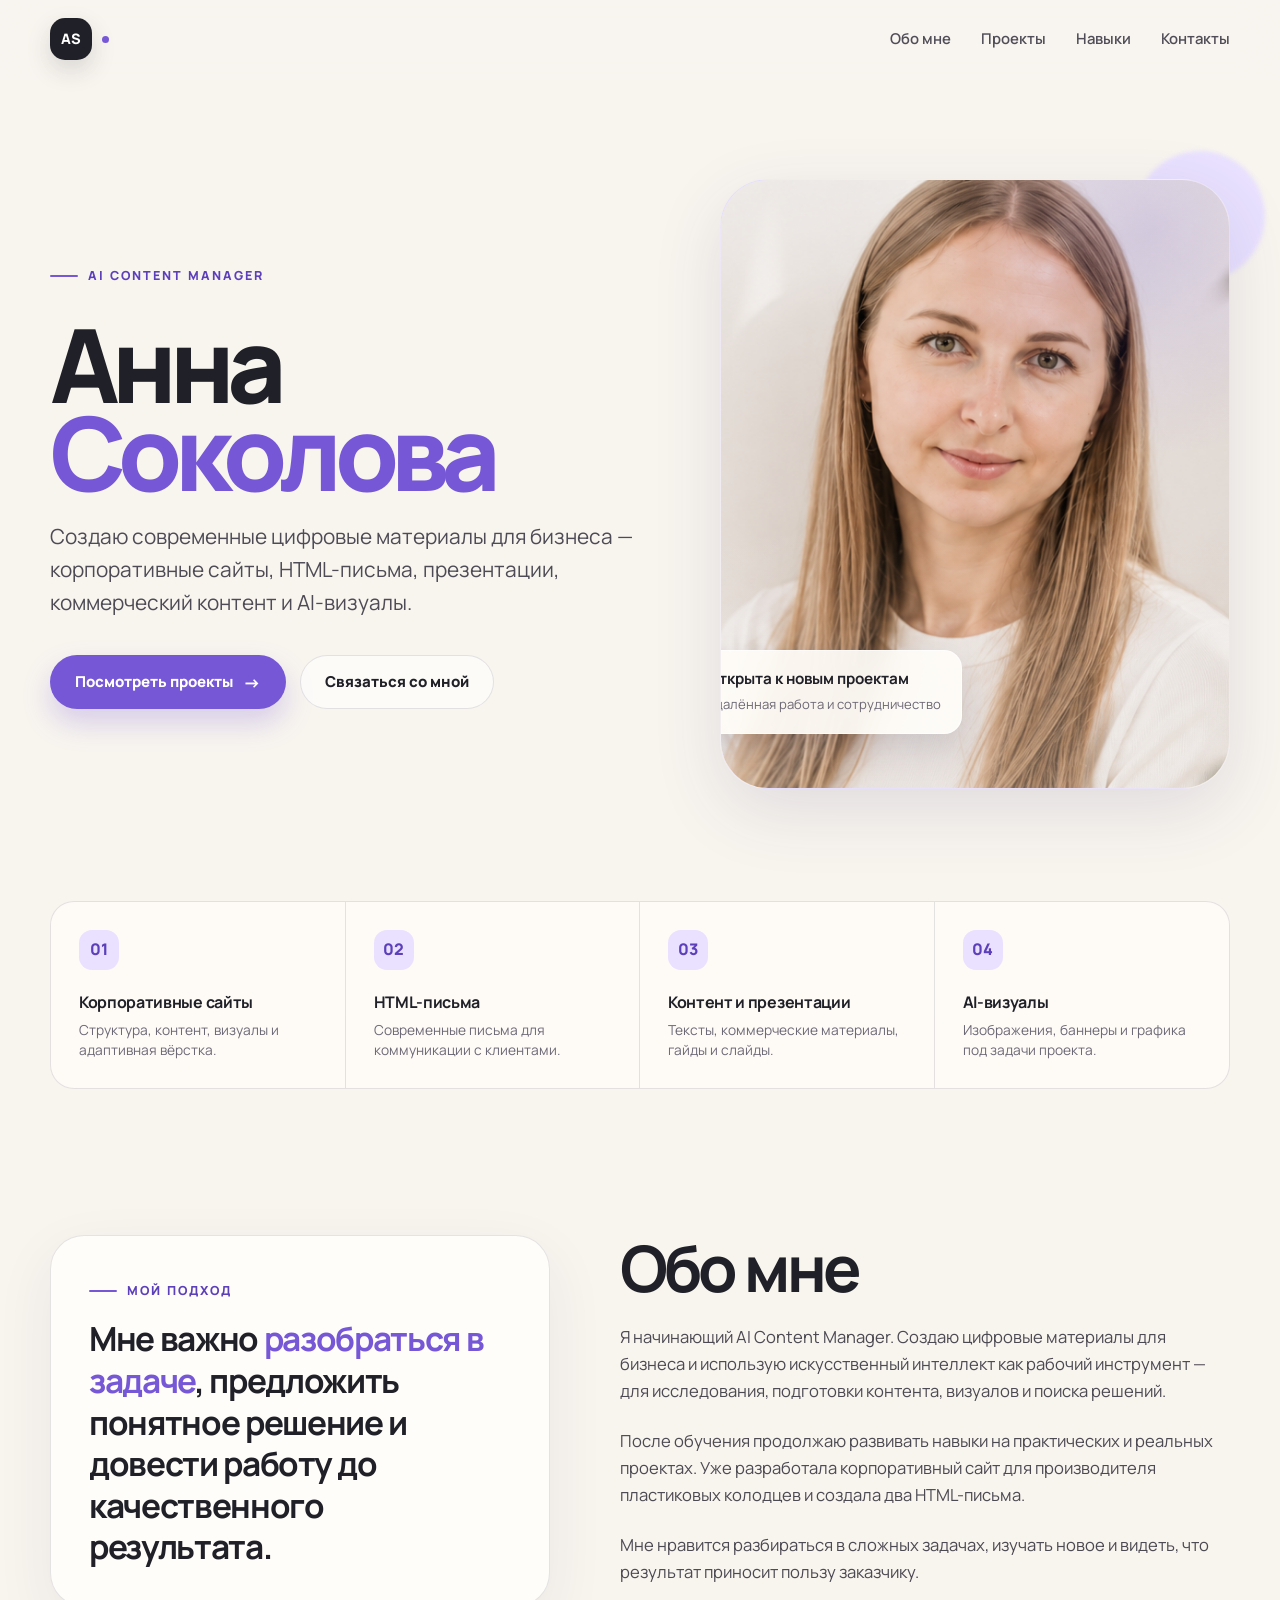
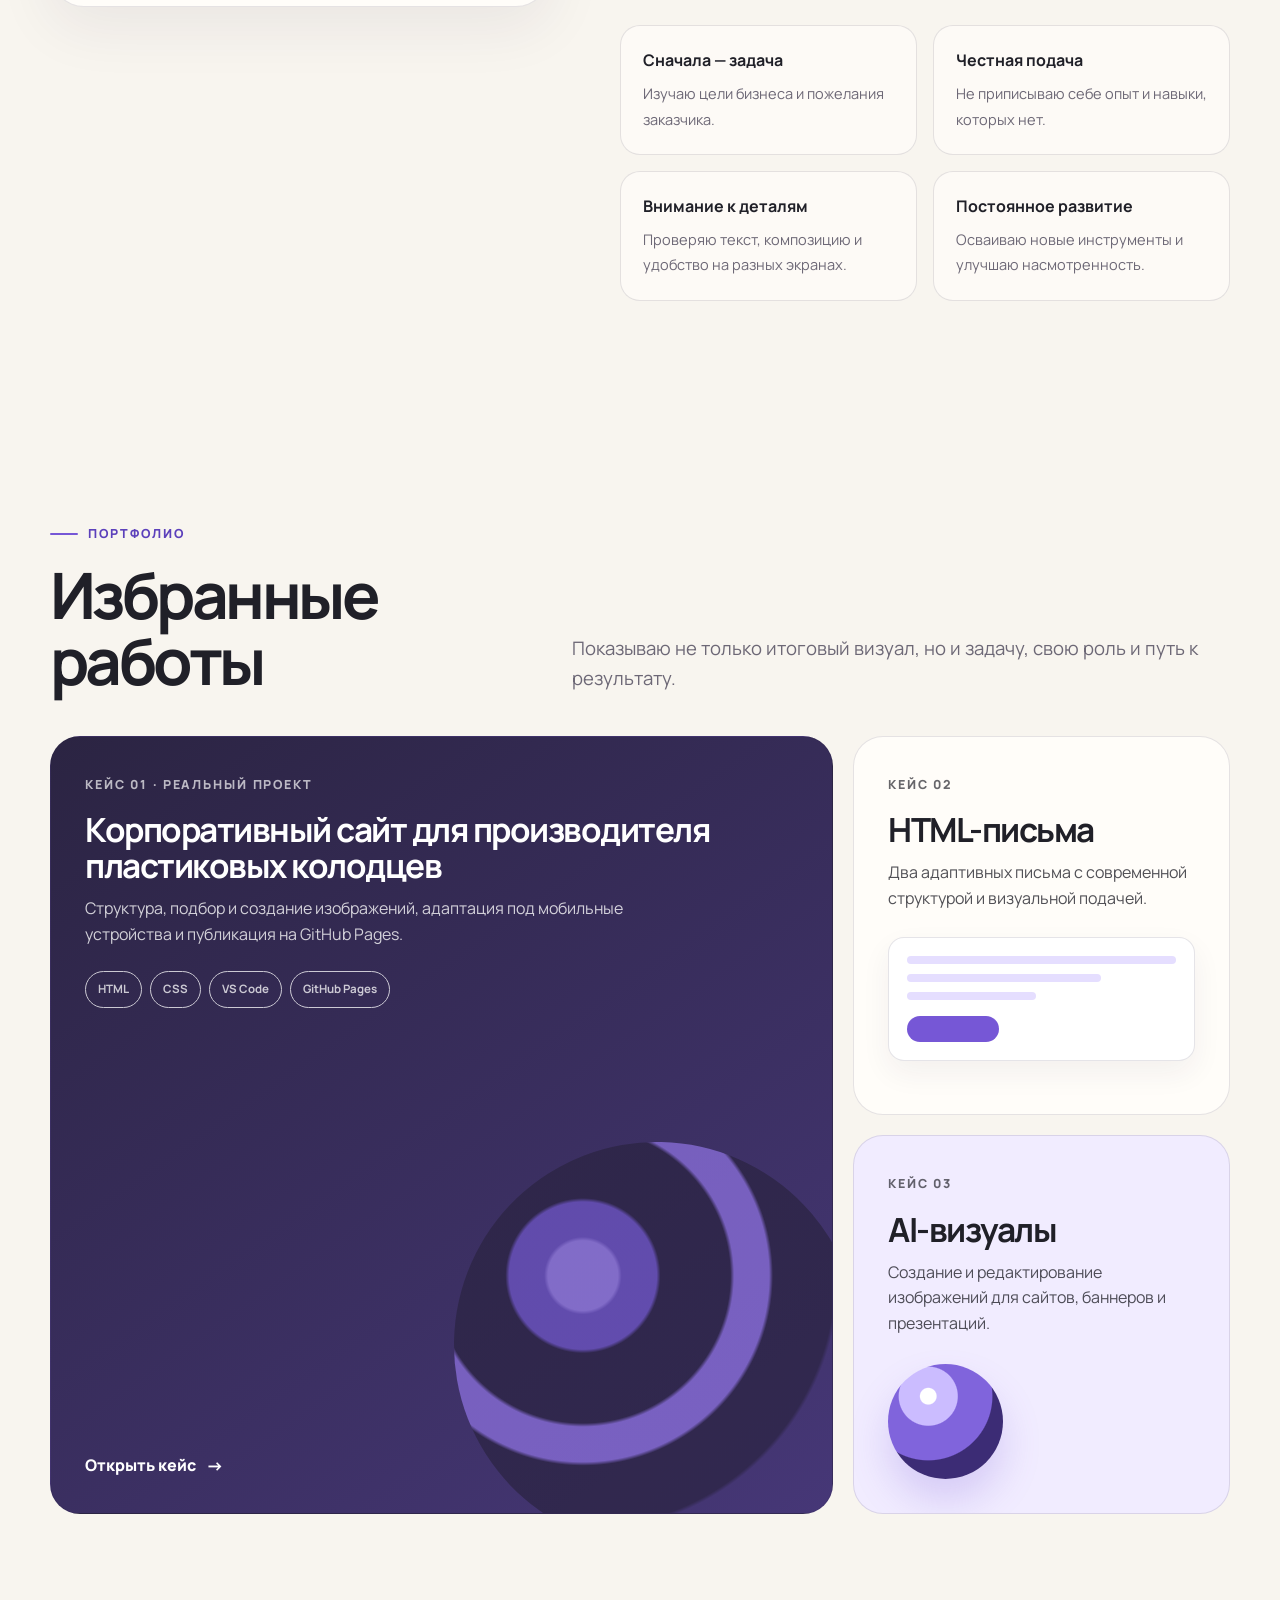
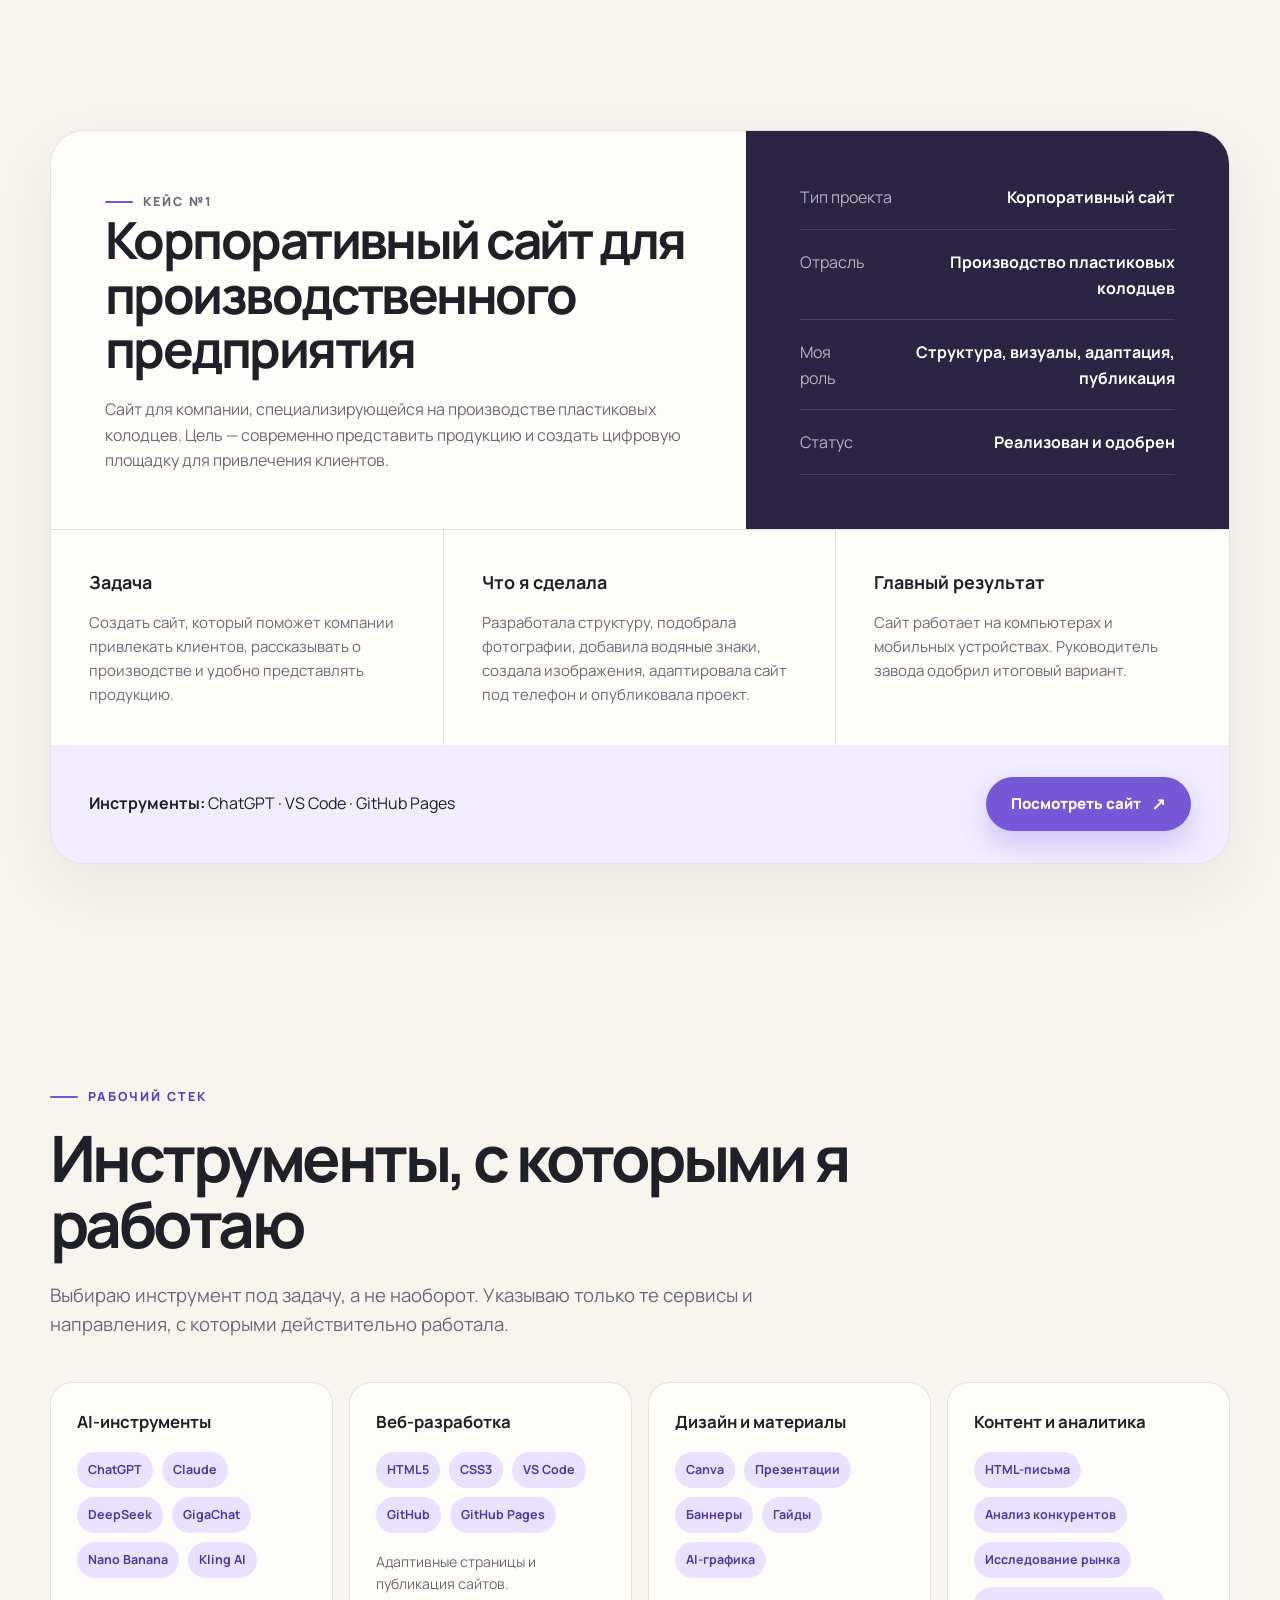
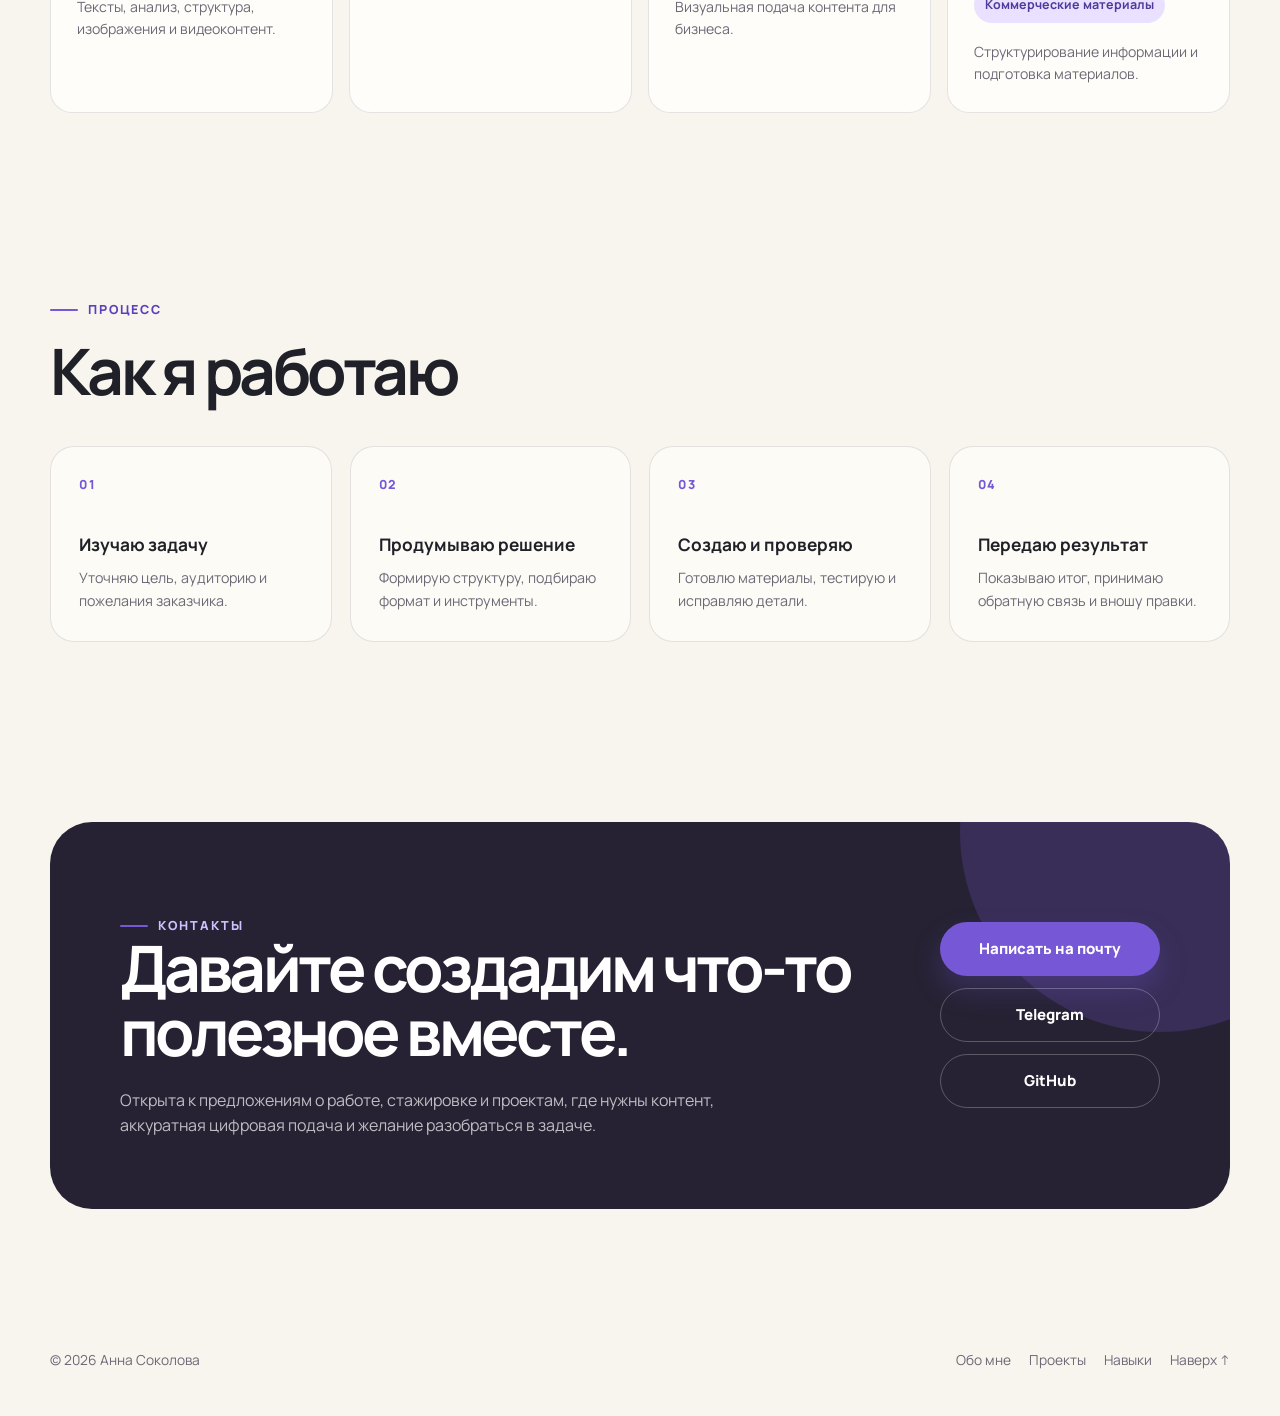
==== index.html @ eda42c32 "Первое размещение портфолио" ====
<!DOCTYPE html>
<html lang="ru">
<head>
  <meta charset="UTF-8" />
  <meta name="viewport" content="width=device-width, initial-scale=1.0" />
  <meta name="description" content="Портфолио Анны Соколовой — AI Content Manager. Корпоративные сайты, HTML-письма, контент, презентации и AI-визуалы для бизнеса." />
  <meta name="theme-color" content="#f8f5ef" />
  <title>Анна Соколова — AI Content Manager</title>
  <link rel="preconnect" href="https://fonts.googleapis.com" />
  <link rel="preconnect" href="https://fonts.gstatic.com" crossorigin />
  <link href="https://fonts.googleapis.com/css2?family=Manrope:wght@400;500;600;700;800&display=swap" rel="stylesheet" />
  <link rel="stylesheet" href="css/style.css" />
</head>
<body>
  <header class="header" id="header">
    <div class="container nav">
      <a class="brand" href="#top" aria-label="На главную">
        <span class="brand-mark">AS</span><span class="brand-dot" aria-hidden="true"></span>
      </a>
      <button class="menu-btn" id="menuBtn" aria-label="Открыть меню" aria-expanded="false"><span></span><span></span><span></span></button>
      <nav class="nav-links" id="navLinks" aria-label="Основная навигация">
        <a href="#about">Обо мне</a>
        <a href="#projects">Проекты</a>
        <a href="#skills">Навыки</a>
        <a href="#contact">Контакты</a>
      </nav>
    </div>
  </header>

  <main id="top">
    <section class="hero">
      <div class="container hero-grid">
        <div class="hero-copy reveal">
          <p class="eyebrow">AI Content Manager</p>
          <h1><span>Анна</span><span class="accent">Соколова</span></h1>
          <p class="hero-text">Создаю современные цифровые материалы для бизнеса — корпоративные сайты, HTML-письма, презентации, коммерческий контент и AI-визуалы.</p>
          <div class="hero-actions">
            <a class="btn btn-primary" href="#projects">Посмотреть проекты <span class="arrow">→</span></a>
            <a class="btn btn-secondary" href="#contact">Связаться со мной</a>
          </div>
        </div>
        <div class="hero-visual reveal">
          <div class="spark" aria-hidden="true"></div>
          <div class="portrait-card">
            <img src="assets/img/anna-portrait.png" alt="Анна Соколова, AI Content Manager" />
            <div class="portrait-badge"><strong>Открыта к новым проектам</strong><span>Удалённая работа и сотрудничество</span></div>
          </div>
        </div>
      </div>
    </section>

    <section class="services-strip" aria-label="Основные направления">
      <div class="container service-grid reveal">
        <article class="service-item"><span class="service-icon">01</span><div><h3>Корпоративные сайты</h3><p>Структура, контент, визуалы и адаптивная вёрстка.</p></div></article>
        <article class="service-item"><span class="service-icon">02</span><div><h3>HTML-письма</h3><p>Современные письма для коммуникации с клиентами.</p></div></article>
        <article class="service-item"><span class="service-icon">03</span><div><h3>Контент и презентации</h3><p>Тексты, коммерческие материалы, гайды и слайды.</p></div></article>
        <article class="service-item"><span class="service-icon">04</span><div><h3>AI-визуалы</h3><p>Изображения, баннеры и графика под задачи проекта.</p></div></article>
      </div>
    </section>

    <section class="section" id="about">
      <div class="container about-wrap">
        <aside class="about-card reveal">
          <p class="eyebrow">Мой подход</p>
          <p class="about-quote">Мне важно <em>разобраться в задаче</em>, предложить понятное решение и довести работу до качественного результата.</p>
        </aside>
        <div class="about-text reveal">
          <h2 class="section-title">Обо мне</h2>
          <p>Я начинающий AI Content Manager. Создаю цифровые материалы для бизнеса и использую искусственный интеллект как рабочий инструмент — для исследования, подготовки контента, визуалов и поиска решений.</p>
          <p>После обучения продолжаю развивать навыки на практических и реальных проектах. Уже разработала корпоративный сайт для производителя пластиковых колодцев и создала два HTML-письма.</p>
          <p>Мне нравится разбираться в сложных задачах, изучать новое и видеть, что результат приносит пользу заказчику.</p>
          <div class="principles">
            <div class="principle"><strong>Сначала — задача</strong><span>Изучаю цели бизнеса и пожелания заказчика.</span></div>
            <div class="principle"><strong>Честная подача</strong><span>Не приписываю себе опыт и навыки, которых нет.</span></div>
            <div class="principle"><strong>Внимание к деталям</strong><span>Проверяю текст, композицию и удобство на разных экранах.</span></div>
            <div class="principle"><strong>Постоянное развитие</strong><span>Осваиваю новые инструменты и улучшаю насмотренность.</span></div>
          </div>
        </div>
      </div>
    </section>

    <section class="section" id="projects">
      <div class="container">
        <div class="projects-head reveal">
          <div><p class="eyebrow">Портфолио</p><h2 class="section-title">Избранные работы</h2></div>
          <p class="section-lead">Показываю не только итоговый визуал, но и задачу, свою роль и путь к результату.</p>
        </div>
        <div class="projects-grid">
          <a class="project-card project-card--main reveal" href="#case-proecoplast">
            <div><span class="project-number">Кейс 01 · Реальный проект</span><h3>Корпоративный сайт для производителя пластиковых колодцев</h3><p>Структура, подбор и создание изображений, адаптация под мобильные устройства и публикация на GitHub Pages.</p><div class="project-tags"><span class="tag">HTML</span><span class="tag">CSS</span><span class="tag">VS Code</span><span class="tag">GitHub Pages</span></div></div>
            <span class="project-link">Открыть кейс <span class="arrow">→</span></span><span class="well-visual" aria-hidden="true"></span>
          </a>
          <article class="project-card project-card--light reveal"><span class="project-number">Кейс 02</span><h3>HTML-письма</h3><p>Два адаптивных письма с современной структурой и визуальной подачей.</p><div class="email-preview" aria-hidden="true"><div class="email-line"></div><div class="email-line"></div><div class="email-line"></div><div class="email-button"></div></div></article>
          <article class="project-card project-card--lavender reveal"><span class="project-number">Кейс 03</span><h3>AI-визуалы</h3><p>Создание и редактирование изображений для сайтов, баннеров и презентаций.</p><div class="ai-orb" aria-hidden="true"></div></article>
        </div>
      </div>
    </section>

    <section class="section" id="case-proecoplast">
      <div class="container">
        <div class="case-feature reveal">
          <div class="case-top">
            <div class="case-copy"><p class="eyebrow">Кейс №1</p><h3>Корпоративный сайт для производственного предприятия</h3><p>Сайт для компании, специализирующейся на производстве пластиковых колодцев. Цель — современно представить продукцию и создать цифровую площадку для привлечения клиентов.</p></div>
            <aside class="case-meta"><div class="meta-list"><div class="meta-row"><span>Тип проекта</span><span>Корпоративный сайт</span></div><div class="meta-row"><span>Отрасль</span><span>Производство пластиковых колодцев</span></div><div class="meta-row"><span>Моя роль</span><span>Структура, визуалы, адаптация, публикация</span></div><div class="meta-row"><span>Статус</span><span>Реализован и одобрен</span></div></div></aside>
          </div>
          <div class="case-body">
            <article><h4>Задача</h4><p>Создать сайт, который поможет компании привлекать клиентов, рассказывать о производстве и удобно представлять продукцию.</p></article>
            <article><h4>Что я сделала</h4><p>Разработала структуру, подобрала фотографии, добавила водяные знаки, создала изображения, адаптировала сайт под телефон и опубликовала проект.</p></article>
            <article><h4>Главный результат</h4><p>Сайт работает на компьютерах и мобильных устройствах. Руководитель завода одобрил итоговый вариант.</p></article>
          </div>
          <div class="case-cta"><div><strong>Инструменты:</strong> ChatGPT · VS Code · GitHub Pages</div><a class="btn btn-primary" href="https://anytkasokol789-cmd.github.io/proecoplast-site/" target="_blank" rel="noopener">Посмотреть сайт <span class="arrow">↗</span></a></div>
        </div>
      </div>
    </section>

    <section class="section" id="skills">
      <div class="container">
        <p class="eyebrow reveal">Рабочий стек</p>
        <h2 class="section-title reveal">Инструменты, с которыми я работаю</h2>
        <p class="section-lead reveal">Выбираю инструмент под задачу, а не наоборот. Указываю только те сервисы и направления, с которыми действительно работала.</p>
        <div class="stack-grid">
          <article class="stack-card reveal"><h3>AI-инструменты</h3><div class="stack-list"><span class="stack-pill">ChatGPT</span><span class="stack-pill">Claude</span><span class="stack-pill">DeepSeek</span><span class="stack-pill">GigaChat</span><span class="stack-pill">Nano Banana</span><span class="stack-pill">Kling AI</span></div><p>Тексты, анализ, структура, изображения и видеоконтент.</p></article>
          <article class="stack-card reveal"><h3>Веб-разработка</h3><div class="stack-list"><span class="stack-pill">HTML5</span><span class="stack-pill">CSS3</span><span class="stack-pill">VS Code</span><span class="stack-pill">GitHub</span><span class="stack-pill">GitHub Pages</span></div><p>Адаптивные страницы и публикация сайтов.</p></article>
          <article class="stack-card reveal"><h3>Дизайн и материалы</h3><div class="stack-list"><span class="stack-pill">Canva</span><span class="stack-pill">Презентации</span><span class="stack-pill">Баннеры</span><span class="stack-pill">Гайды</span><span class="stack-pill">AI-графика</span></div><p>Визуальная подача контента для бизнеса.</p></article>
          <article class="stack-card reveal"><h3>Контент и аналитика</h3><div class="stack-list"><span class="stack-pill">HTML-письма</span><span class="stack-pill">Анализ конкурентов</span><span class="stack-pill">Исследование рынка</span><span class="stack-pill">Коммерческие материалы</span></div><p>Структурирование информации и подготовка материалов.</p></article>
        </div>
      </div>
    </section>

    <section class="section--compact">
      <div class="container">
        <p class="eyebrow reveal">Процесс</p><h2 class="section-title reveal">Как я работаю</h2>
        <div class="process-list"><article class="process-item reveal"><h3>Изучаю задачу</h3><p>Уточняю цель, аудиторию и пожелания заказчика.</p></article><article class="process-item reveal"><h3>Продумываю решение</h3><p>Формирую структуру, подбираю формат и инструменты.</p></article><article class="process-item reveal"><h3>Создаю и проверяю</h3><p>Готовлю материалы, тестирую и исправляю детали.</p></article><article class="process-item reveal"><h3>Передаю результат</h3><p>Показываю итог, принимаю обратную связь и вношу правки.</p></article></div>
      </div>
    </section>

    <section class="section" id="contact">
      <div class="container">
        <div class="contact-card reveal">
          <div><p class="eyebrow" style="color:#cfc1ff">Контакты</p><h2>Давайте создадим что-то полезное вместе.</h2><p>Открыта к предложениям о работе, стажировке и проектам, где нужны контент, аккуратная цифровая подача и желание разобраться в задаче.</p></div>
          <div class="contact-actions"><a class="btn btn-primary" href="mailto:anytkasokol789@gmail.com">Написать на почту</a><a class="btn btn-secondary" href="https://t.me/anytkasokol789" target="_blank" rel="noopener">Telegram</a><a class="btn btn-secondary" href="https://github.com/anytkasokol789-cmd" target="_blank" rel="noopener">GitHub</a></div>
        </div>
      </div>
    </section>
  </main>

  <footer><div class="container footer-row"><span>© <span id="year"></span> Анна Соколова</span><div class="footer-links"><a href="#about">Обо мне</a><a href="#projects">Проекты</a><a href="#skills">Навыки</a><a href="#top">Наверх ↑</a></div></div></footer>
  <script src="js/script.js"></script>
</body>
</html>
---- css/style.css ----
:root{
      --bg:#f8f5ef;
      --surface:#fffdf9;
      --surface-2:#f1ecff;
      --text:#202028;
      --muted:#6d6876;
      --accent:#7657d6;
      --accent-dark:#5c40bb;
      --accent-soft:#e9e1ff;
      --line:rgba(44,35,64,.12);
      --shadow:0 22px 70px rgba(56,42,95,.12);
      --radius-xl:34px;
      --radius-lg:24px;
      --radius-md:18px;
      --container:1180px;
    }

    *{box-sizing:border-box}
    html{scroll-behavior:smooth}
    body{
      margin:0;
      font-family:"Manrope",system-ui,-apple-system,BlinkMacSystemFont,"Segoe UI",sans-serif;
      background:var(--bg);
      color:var(--text);
      line-height:1.6;
      -webkit-font-smoothing:antialiased;
    }
    img{display:block;max-width:100%}
    a{color:inherit;text-decoration:none}
    button,input,textarea{font:inherit}
    ::selection{background:var(--accent-soft)}

    .container{width:min(calc(100% - 40px),var(--container));margin-inline:auto}
    .section{padding:108px 0}
    .section--compact{padding:72px 0}
    .eyebrow{
      display:inline-flex;align-items:center;gap:10px;
      margin:0 0 18px;
      color:var(--accent-dark);
      font-size:.78rem;font-weight:800;letter-spacing:.16em;text-transform:uppercase;
    }
    .eyebrow::before{content:"";width:28px;height:2px;border-radius:20px;background:var(--accent)}
    .section-title{
      margin:0;
      font-size:clamp(2.25rem,5vw,4.6rem);
      line-height:1.03;
      letter-spacing:-.055em;
      max-width:900px;
    }
    .section-lead{margin:24px 0 0;max-width:720px;color:var(--muted);font-size:clamp(1rem,1.6vw,1.16rem)}

    .header{
      position:sticky;top:0;z-index:50;
      background:rgba(248,245,239,.82);
      backdrop-filter:blur(18px);
      border-bottom:1px solid transparent;
      transition:.25s ease;
    }
    .header.scrolled{border-color:var(--line);box-shadow:0 10px 30px rgba(44,35,64,.05)}
    .nav{min-height:78px;display:flex;align-items:center;justify-content:space-between;gap:28px}
    .brand{display:inline-flex;align-items:center;gap:10px;font-weight:800;letter-spacing:-.04em;font-size:1.2rem}
    .brand-mark{
      width:42px;height:42px;border-radius:15px;
      display:grid;place-items:center;
      background:var(--text);color:white;font-size:.9rem;letter-spacing:.02em;
      box-shadow:0 10px 25px rgba(32,32,40,.15);
    }
    .brand-dot{width:7px;height:7px;border-radius:50%;background:var(--accent)}
    .nav-links{display:flex;align-items:center;gap:30px;color:#514d58;font-size:.93rem;font-weight:600}
    .nav-links a{position:relative}
    .nav-links a::after{content:"";position:absolute;left:0;right:100%;bottom:-8px;height:2px;background:var(--accent);transition:.25s ease}
    .nav-links a:hover::after{right:0}
    .menu-btn{display:none;border:0;background:transparent;padding:8px;cursor:pointer}
    .menu-btn span{display:block;width:25px;height:2px;margin:5px;background:var(--text);border-radius:99px}

    .hero{padding:72px 0 84px;min-height:calc(100vh - 78px);display:flex;align-items:center}
    .hero-grid{display:grid;grid-template-columns:minmax(0,1.08fr) minmax(340px,.92fr);gap:72px;align-items:center}
    .hero-copy h1{
      margin:16px 0 24px;
      font-size:clamp(4rem,8vw,7.65rem);
      line-height:.86;
      letter-spacing:-.075em;
      font-weight:800;
    }
    .hero-copy h1 span{display:block}
    .hero-copy h1 .accent{color:var(--accent)}
    .hero-text{max-width:660px;margin:0;color:#4f4b56;font-size:clamp(1.06rem,1.8vw,1.3rem)}
    .hero-actions{display:flex;flex-wrap:wrap;gap:14px;margin-top:36px}
    .btn{
      display:inline-flex;align-items:center;justify-content:center;gap:10px;
      min-height:54px;padding:0 24px;border-radius:999px;
      border:1px solid transparent;font-weight:800;font-size:.94rem;
      transition:transform .2s ease,box-shadow .2s ease,background .2s ease;
    }
    .btn:hover{transform:translateY(-2px)}
    .btn-primary{background:var(--accent);color:#fff;box-shadow:0 14px 28px rgba(118,87,214,.25)}
    .btn-primary:hover{background:var(--accent-dark);box-shadow:0 18px 34px rgba(118,87,214,.32)}
    .btn-secondary{border-color:var(--line);background:rgba(255,255,255,.58)}
    .btn-secondary:hover{background:#fff;box-shadow:0 14px 30px rgba(44,35,64,.08)}
    .arrow{font-size:1.1rem;transition:.2s ease}.btn:hover .arrow{transform:translateX(3px)}

    .hero-visual{position:relative;isolation:isolate}
    .portrait-card{
      position:relative;overflow:hidden;
      min-height:610px;border-radius:48px;
      background:linear-gradient(145deg,#eee8ff 0%,#fcf9f2 74%);
      box-shadow:var(--shadow);
      border:1px solid rgba(118,87,214,.08);
    }
    .portrait-card::before{
      content:"";position:absolute;inset:0;
      background:
        radial-gradient(circle at 85% 8%,rgba(118,87,214,.18),transparent 32%),
        linear-gradient(180deg,transparent 56%,rgba(248,245,239,.18));
      pointer-events:none;z-index:1;
    }
    .portrait-card img{
      position:absolute;inset:auto 0 0 0;width:100%;height:100%;
      object-fit:cover;object-position:center 25%;
      filter:saturate(.93) contrast(.98);
    }
    .portrait-badge{
      position:absolute;left:-34px;bottom:54px;z-index:3;
      padding:16px 20px;border-radius:18px;background:rgba(255,253,249,.92);
      backdrop-filter:blur(15px);border:1px solid rgba(255,255,255,.7);
      box-shadow:0 16px 34px rgba(44,35,64,.14);
    }
    .portrait-badge strong{display:block;font-size:.95rem}.portrait-badge span{font-size:.82rem;color:var(--muted)}
    .spark{position:absolute;z-index:-1;width:130px;height:130px;border-radius:50%;background:var(--accent-soft);right:-35px;top:-28px;filter:blur(2px)}

    .services-strip{padding:0 0 38px}
    .service-grid{display:grid;grid-template-columns:repeat(4,1fr);border:1px solid var(--line);border-radius:var(--radius-lg);overflow:hidden;background:rgba(255,253,249,.78)}
    .service-item{padding:28px;min-height:138px;border-right:1px solid var(--line);display:flex;flex-direction:column;justify-content:space-between;gap:20px}
    .service-item:last-child{border-right:0}
    .service-icon{width:40px;height:40px;border-radius:13px;display:grid;place-items:center;background:var(--accent-soft);color:var(--accent-dark);font-weight:800}
    .service-item h3{margin:0;font-size:1rem;letter-spacing:-.02em}.service-item p{margin:4px 0 0;color:var(--muted);font-size:.86rem;line-height:1.45}

    .about-wrap{display:grid;grid-template-columns:.9fr 1.1fr;gap:70px;align-items:start}
    .about-card{background:var(--surface);border:1px solid var(--line);border-radius:var(--radius-xl);padding:38px;box-shadow:0 20px 60px rgba(44,35,64,.07);position:sticky;top:110px}
    .about-quote{margin:0;font-size:clamp(1.45rem,2.6vw,2.2rem);line-height:1.25;letter-spacing:-.04em;font-weight:700}
    .about-quote em{color:var(--accent);font-style:normal}
    .about-text{display:grid;gap:24px}.about-text p{margin:0;color:#4d4953;font-size:1.04rem}
    .principles{display:grid;grid-template-columns:repeat(2,1fr);gap:16px;margin-top:16px}
    .principle{background:rgba(255,253,249,.72);border:1px solid var(--line);border-radius:20px;padding:22px}
    .principle strong{display:block;margin-bottom:7px}.principle span{color:var(--muted);font-size:.91rem}

    .projects-head{display:flex;justify-content:space-between;gap:30px;align-items:end;margin-bottom:42px}
    .projects-grid{display:grid;grid-template-columns:1.35fr .65fr;grid-template-rows:repeat(2,minmax(250px,1fr));gap:20px}
    .project-card{
      position:relative;overflow:hidden;border-radius:30px;padding:34px;
      min-height:300px;border:1px solid var(--line);
      transition:transform .25s ease,box-shadow .25s ease;
    }
    .project-card:hover{transform:translateY(-5px);box-shadow:0 24px 50px rgba(44,35,64,.12)}
    .project-card--main{grid-row:1/3;background:linear-gradient(145deg,#2b2442 0%,#463777 100%);color:white;display:flex;flex-direction:column;justify-content:space-between}
    .project-card--light{background:var(--surface)}
    .project-card--lavender{background:var(--surface-2)}
    .project-number{font-size:.78rem;font-weight:800;letter-spacing:.15em;text-transform:uppercase;opacity:.68}
    .project-card h3{margin:16px 0 12px;font-size:clamp(1.45rem,2.6vw,2.45rem);line-height:1.08;letter-spacing:-.045em}
    .project-card p{margin:0;max-width:570px;color:inherit;opacity:.78}
    .project-tags{display:flex;gap:8px;flex-wrap:wrap;margin-top:24px}
    .tag{padding:8px 12px;border-radius:999px;border:1px solid currentColor;font-size:.72rem;font-weight:700;opacity:.75}
    .project-link{display:inline-flex;align-items:center;gap:10px;margin-top:30px;font-weight:800}
    .well-visual{position:absolute;right:-28px;bottom:-35px;width:52%;aspect-ratio:1;border-radius:50%;background:radial-gradient(circle at 35% 30%,#9c83ee 0 9%,#6f56c8 10% 19%,#2a2341 20% 38%,#8e72e1 39% 48%,#2a2341 49% 65%,transparent 66%);opacity:.72;transform:rotate(-10deg)}
    .email-preview{margin-top:26px;border-radius:16px;padding:18px;background:#fff;border:1px solid var(--line);box-shadow:0 12px 30px rgba(44,35,64,.06)}
    .email-line{height:8px;border-radius:99px;background:#e5deff;margin-bottom:10px}.email-line:nth-child(2){width:72%}.email-line:nth-child(3){width:48%}.email-button{width:92px;height:26px;border-radius:99px;background:var(--accent);margin-top:16px}
    .ai-orb{width:115px;height:115px;border-radius:50%;margin-top:28px;background:radial-gradient(circle at 35% 28%,#fff 0 7%,#cbbcff 8% 26%,#8064dc 27% 57%,#3c2c75 58% 100%);box-shadow:0 22px 38px rgba(118,87,214,.22)}

    .case-feature{background:var(--surface);border:1px solid var(--line);border-radius:var(--radius-xl);overflow:hidden;box-shadow:0 24px 65px rgba(44,35,64,.08)}
    .case-top{display:grid;grid-template-columns:1.18fr .82fr;gap:0}
    .case-copy{padding:54px}.case-meta{padding:54px;background:#2b2442;color:#fff}
    .case-copy h3{font-size:clamp(2rem,4vw,3.45rem);line-height:1.06;letter-spacing:-.05em;margin:0 0 22px}
    .case-copy p{color:var(--muted);margin:0;max-width:680px}
    .meta-list{display:grid;gap:20px}.meta-row{display:flex;justify-content:space-between;gap:18px;padding-bottom:18px;border-bottom:1px solid rgba(255,255,255,.13)}
    .meta-row span:first-child{opacity:.65}.meta-row span:last-child{text-align:right;font-weight:700}
    .case-body{display:grid;grid-template-columns:repeat(3,1fr);gap:0;border-top:1px solid var(--line)}
    .case-body article{padding:38px;border-right:1px solid var(--line)}.case-body article:last-child{border-right:0}
    .case-body h4{margin:0 0 14px;font-size:1.12rem}.case-body p{margin:0;color:var(--muted);font-size:.94rem}
    .case-cta{display:flex;justify-content:space-between;align-items:center;gap:20px;padding:32px 38px;background:var(--surface-2)}

    .stack-grid{display:grid;grid-template-columns:repeat(4,1fr);gap:16px;margin-top:42px}
    .stack-card{background:var(--surface);border:1px solid var(--line);border-radius:22px;padding:26px;min-height:220px}
    .stack-card h3{margin:0 0 16px;font-size:1.05rem}.stack-list{display:flex;flex-wrap:wrap;gap:9px}
    .stack-pill{padding:8px 11px;border-radius:999px;background:var(--accent-soft);color:#4f3a9b;font-size:.78rem;font-weight:700}
    .stack-card p{margin:18px 0 0;color:var(--muted);font-size:.88rem}

    .process-list{display:grid;grid-template-columns:repeat(4,1fr);gap:18px;margin-top:42px;counter-reset:steps}
    .process-item{counter-increment:steps;padding:28px;border-radius:24px;border:1px solid var(--line);background:rgba(255,253,249,.65)}
    .process-item::before{content:"0" counter(steps);display:block;margin-bottom:36px;color:var(--accent);font-weight:800;font-size:.78rem;letter-spacing:.12em}
    .process-item h3{margin:0 0 9px;font-size:1.08rem}.process-item p{margin:0;color:var(--muted);font-size:.89rem}

    .contact-card{position:relative;overflow:hidden;border-radius:42px;background:#262233;color:white;padding:70px;display:grid;grid-template-columns:1fr auto;gap:45px;align-items:center}
    .contact-card::after{content:"";position:absolute;width:400px;height:400px;border-radius:50%;background:rgba(118,87,214,.22);right:-130px;top:-190px}
    .contact-card h2{position:relative;z-index:1;margin:0;font-size:clamp(2.4rem,5vw,5.1rem);line-height:1;letter-spacing:-.06em;max-width:800px}
    .contact-card p{position:relative;z-index:1;margin:24px 0 0;color:rgba(255,255,255,.7);max-width:660px}
    .contact-actions{position:relative;z-index:1;display:flex;flex-direction:column;gap:12px;min-width:220px}
    .contact-actions .btn-secondary{background:transparent;color:white;border-color:rgba(255,255,255,.25)}

    footer{padding:32px 0 45px;color:var(--muted);font-size:.86rem}.footer-row{display:flex;justify-content:space-between;gap:25px;align-items:center}.footer-links{display:flex;gap:18px;flex-wrap:wrap}

    .reveal{opacity:0;transform:translateY(24px);transition:opacity .7s ease,transform .7s ease}.reveal.visible{opacity:1;transform:none}

    @media (max-width:1000px){
      .nav-links{position:fixed;inset:78px 20px auto;background:var(--surface);border:1px solid var(--line);border-radius:22px;padding:22px;box-shadow:var(--shadow);display:none;flex-direction:column;align-items:flex-start}.nav-links.open{display:flex}.menu-btn{display:block}
      .hero{min-height:auto}.hero-grid{grid-template-columns:1fr;gap:44px}.hero-copy h1{font-size:clamp(4rem,13vw,7rem)}.hero-visual{max-width:650px}.portrait-card{min-height:600px}.portrait-badge{left:18px}
      .service-grid{grid-template-columns:repeat(2,1fr)}.service-item:nth-child(2){border-right:0}.service-item:nth-child(-n+2){border-bottom:1px solid var(--line)}
      .about-wrap{grid-template-columns:1fr}.about-card{position:static}
      .projects-grid{grid-template-columns:1fr;grid-template-rows:auto}.project-card--main{grid-row:auto;min-height:520px}.well-visual{width:48%}
      .case-top{grid-template-columns:1fr}.case-body{grid-template-columns:1fr}.case-body article{border-right:0;border-bottom:1px solid var(--line)}.case-body article:last-child{border-bottom:0}
      .stack-grid{grid-template-columns:repeat(2,1fr)}.process-list{grid-template-columns:repeat(2,1fr)}
      .contact-card{grid-template-columns:1fr;padding:52px}.contact-actions{flex-direction:row;flex-wrap:wrap}
    }

    @media (max-width:640px){
      .container{width:min(calc(100% - 26px),var(--container))}.section{padding:78px 0}.header .nav{min-height:68px}.nav-links{inset:68px 13px auto}.hero{padding:45px 0 60px}.hero-copy h1{font-size:clamp(3.4rem,20vw,5rem)}.hero-text{font-size:1rem}.hero-actions{display:grid}.btn{width:100%}.portrait-card{min-height:480px;border-radius:30px}.portrait-badge{left:14px;right:14px;bottom:14px}.spark{display:none}
      .service-grid{grid-template-columns:1fr}.service-item{border-right:0!important;border-bottom:1px solid var(--line)!important}.service-item:last-child{border-bottom:0!important}
      .principles{grid-template-columns:1fr}.projects-head{display:block}.projects-head .section-lead{margin-top:18px}.project-card{padding:26px}.project-card--main{min-height:490px}.well-visual{width:70%;opacity:.45}.case-copy,.case-meta{padding:32px 26px}.case-cta{display:grid;padding:26px}.stack-grid,.process-list{grid-template-columns:1fr}.contact-card{padding:38px 26px;border-radius:30px}.contact-actions{display:grid}.footer-row{display:grid}.footer-links{gap:12px}
    }
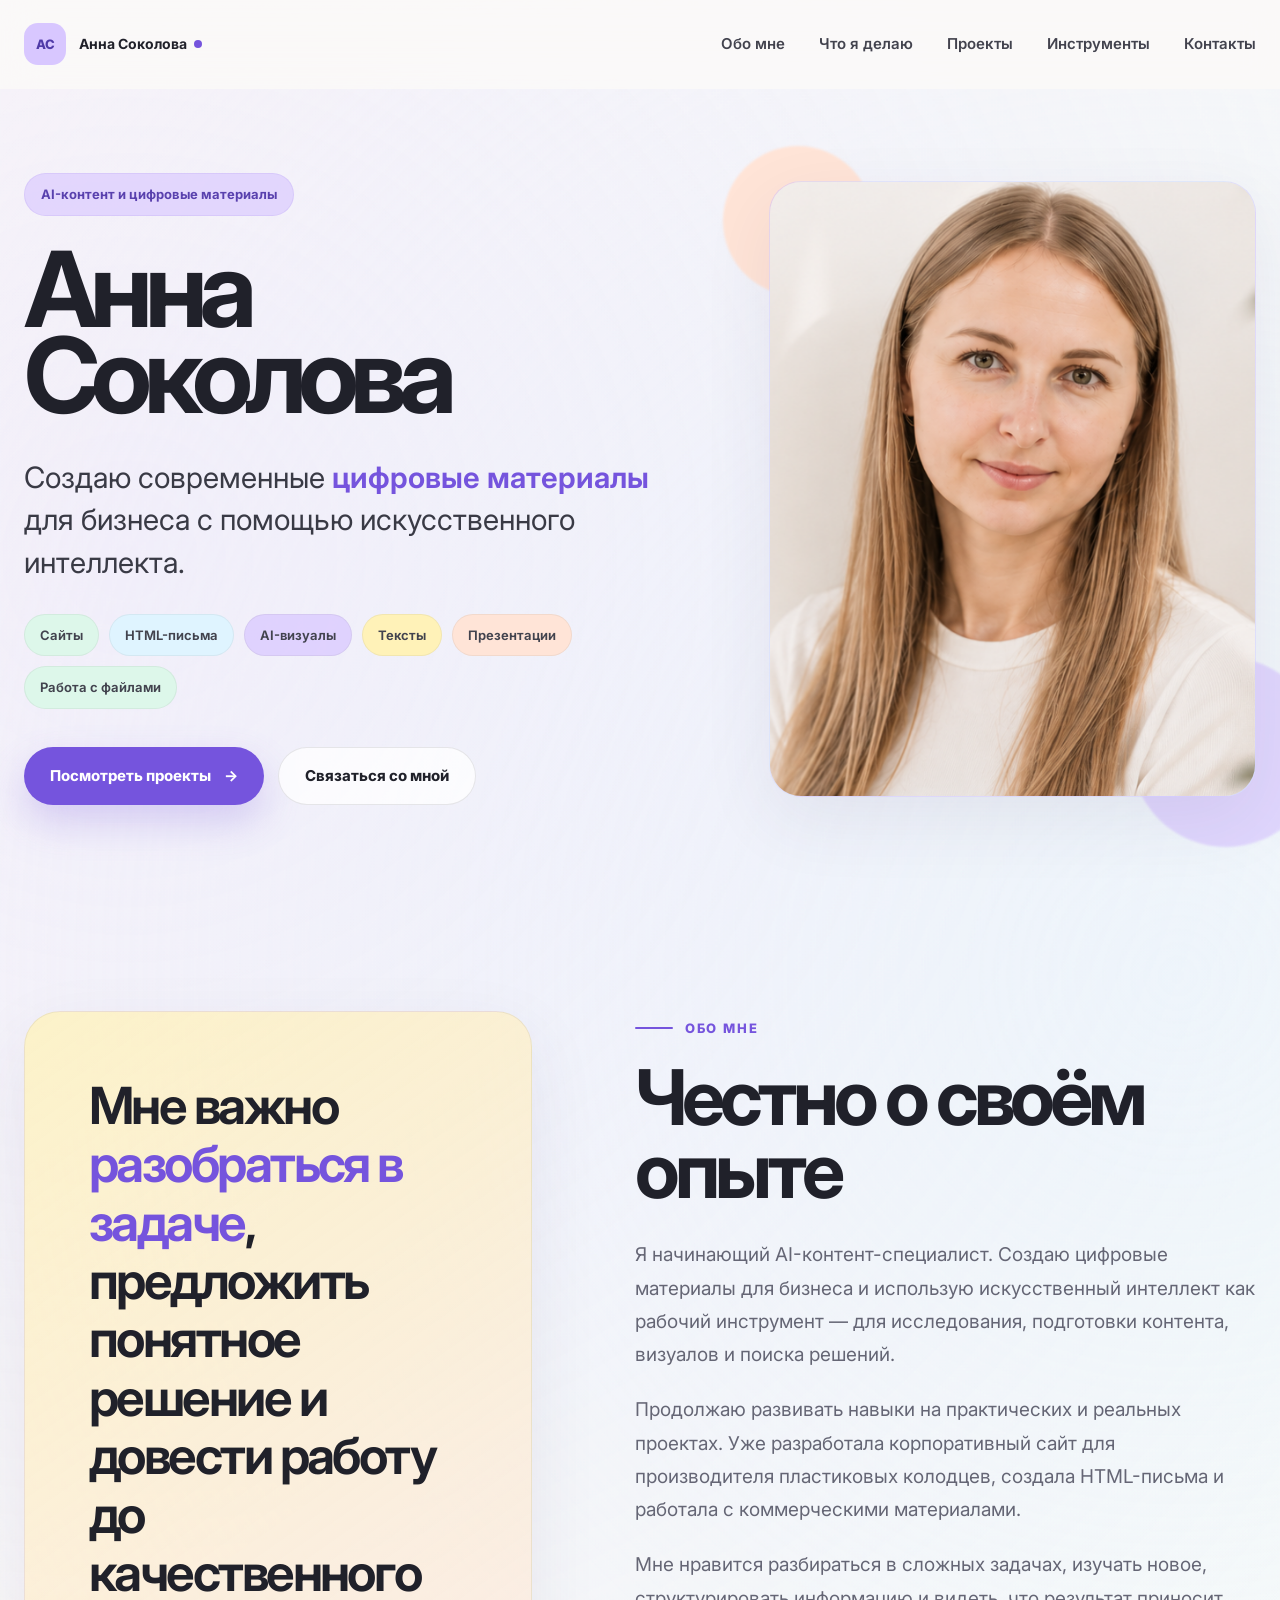
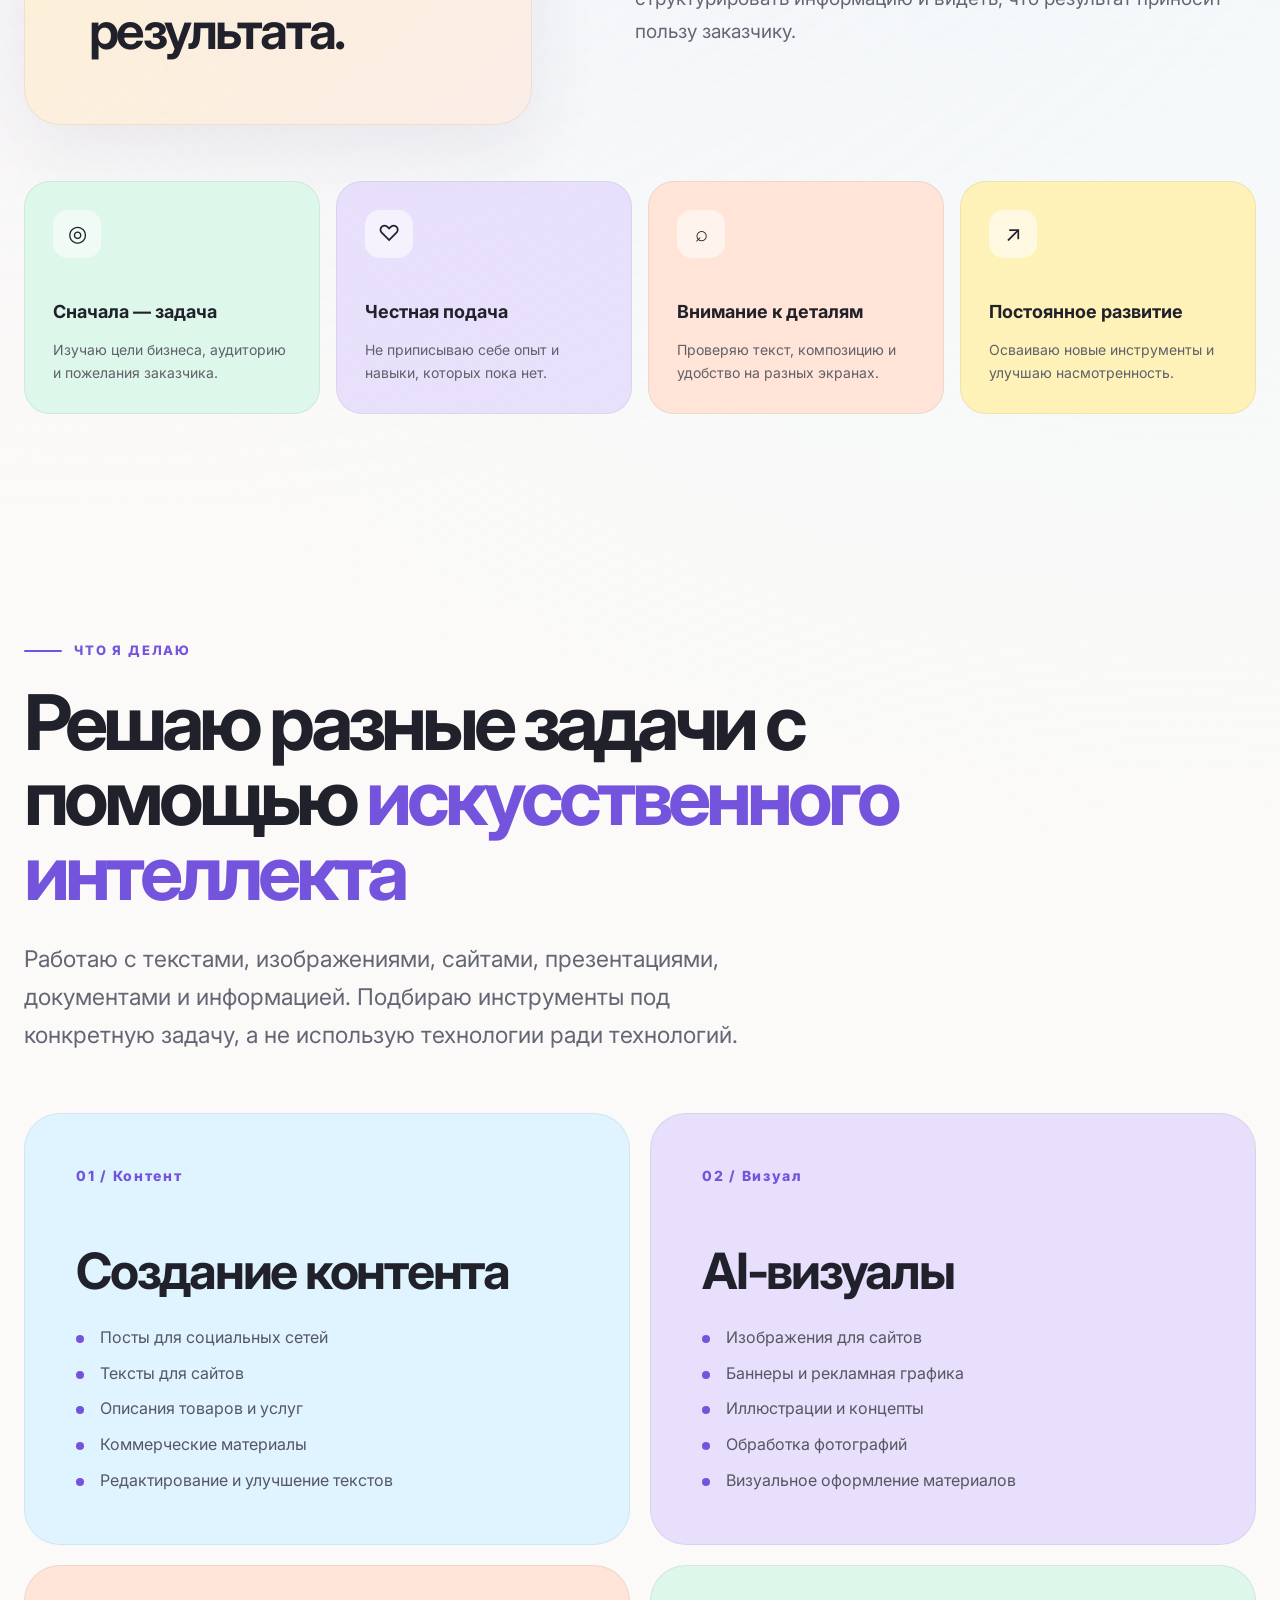
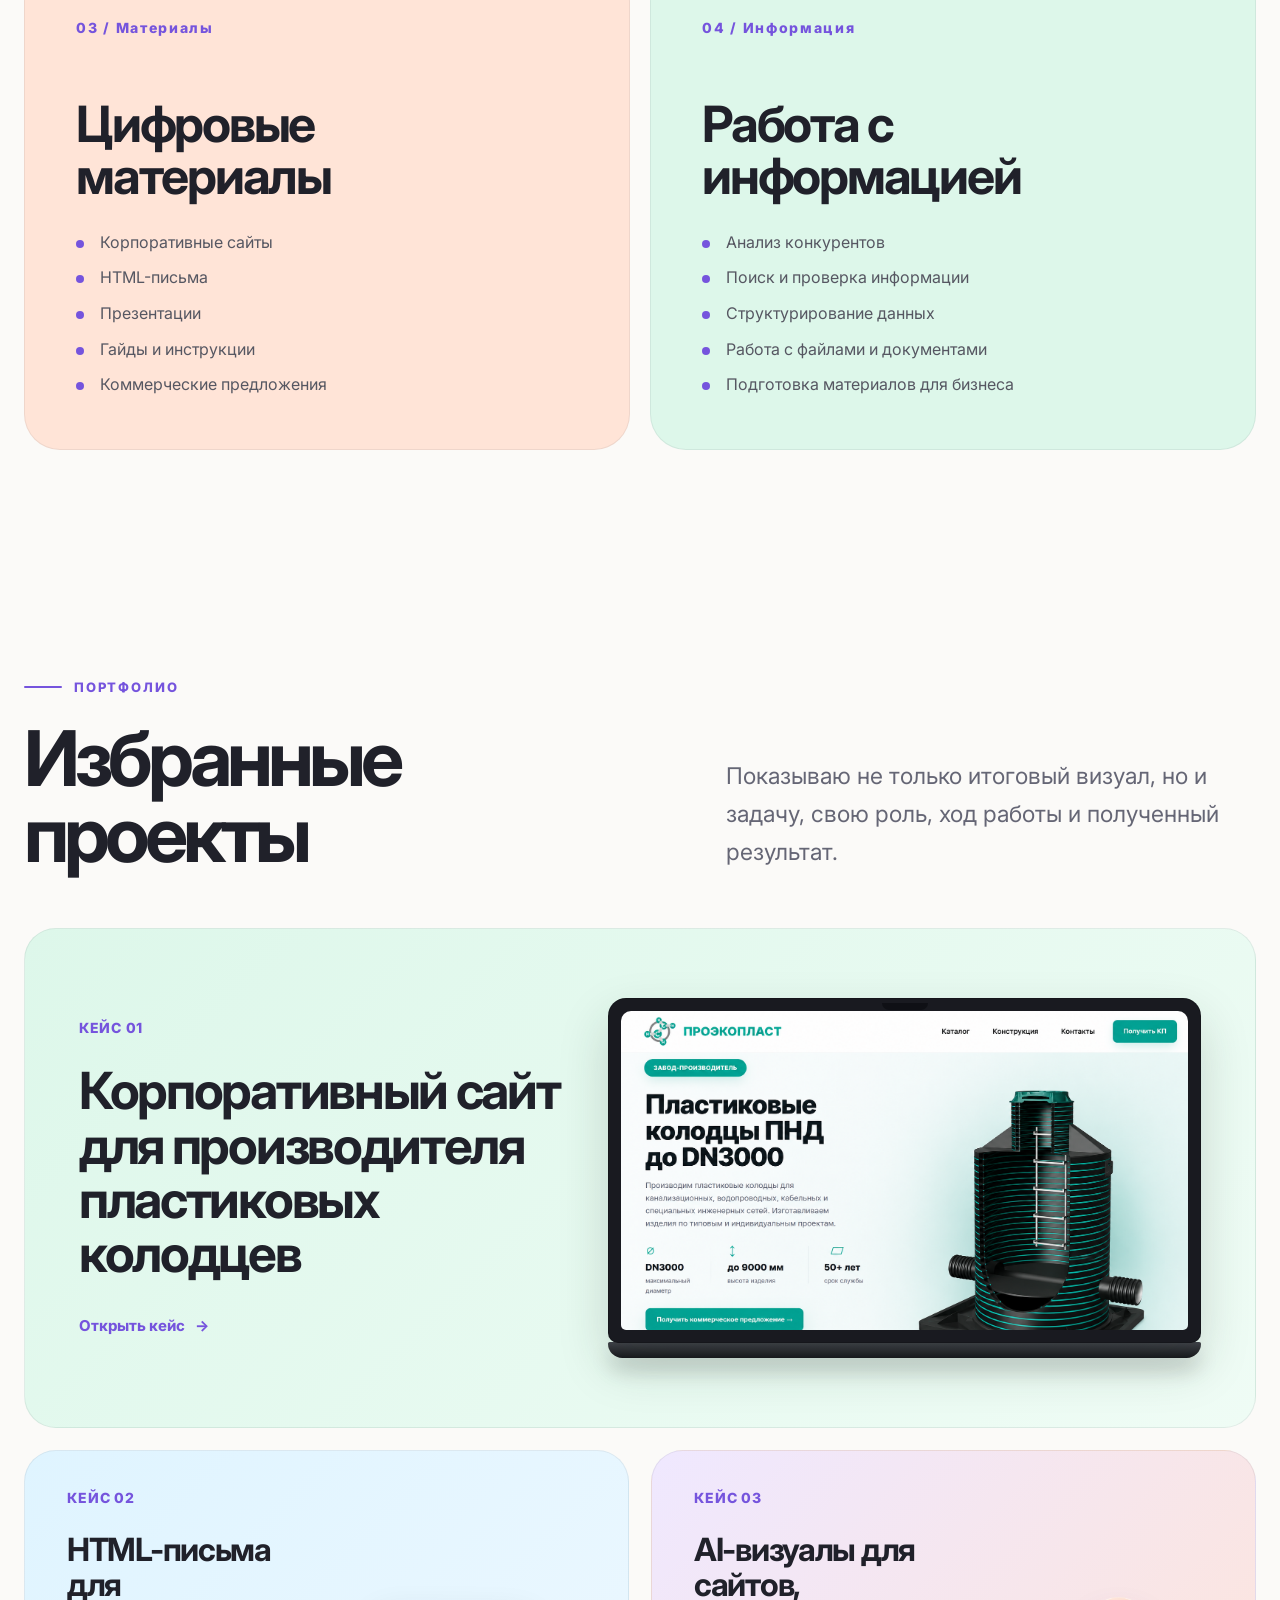
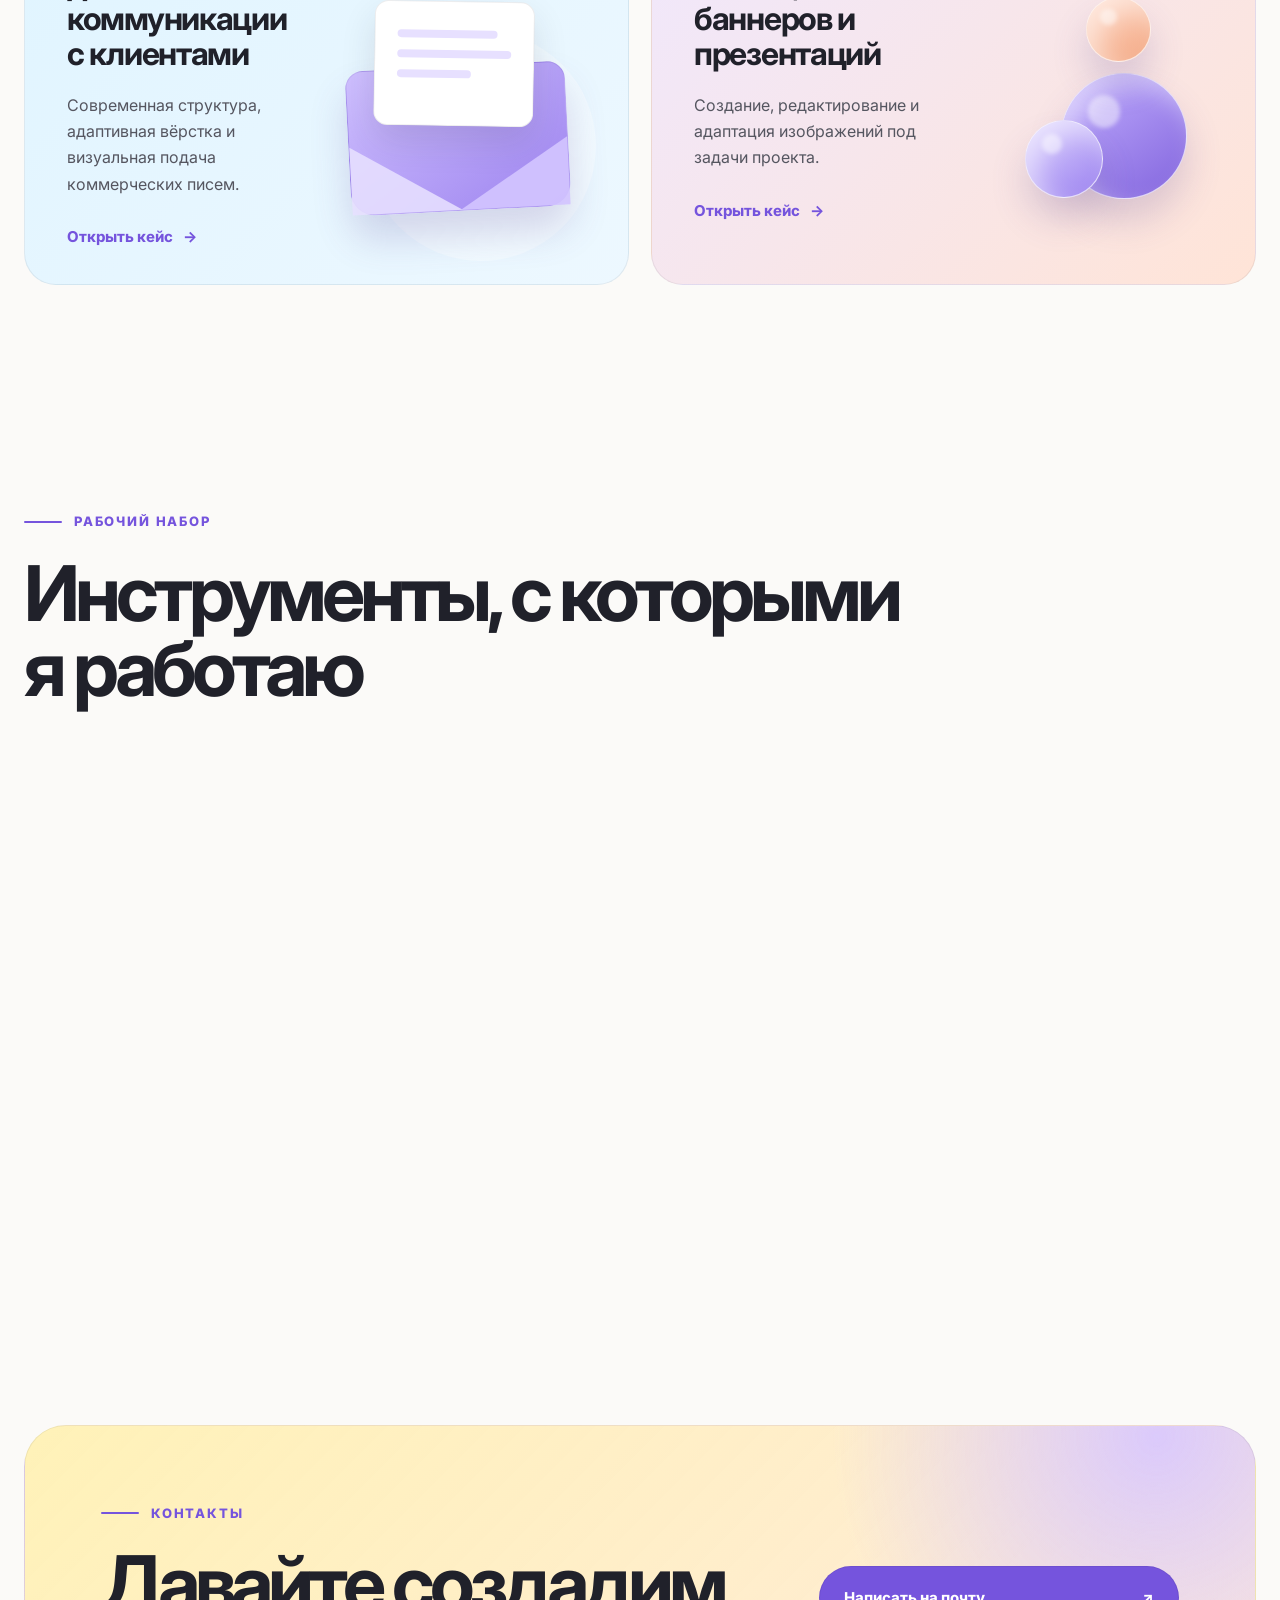
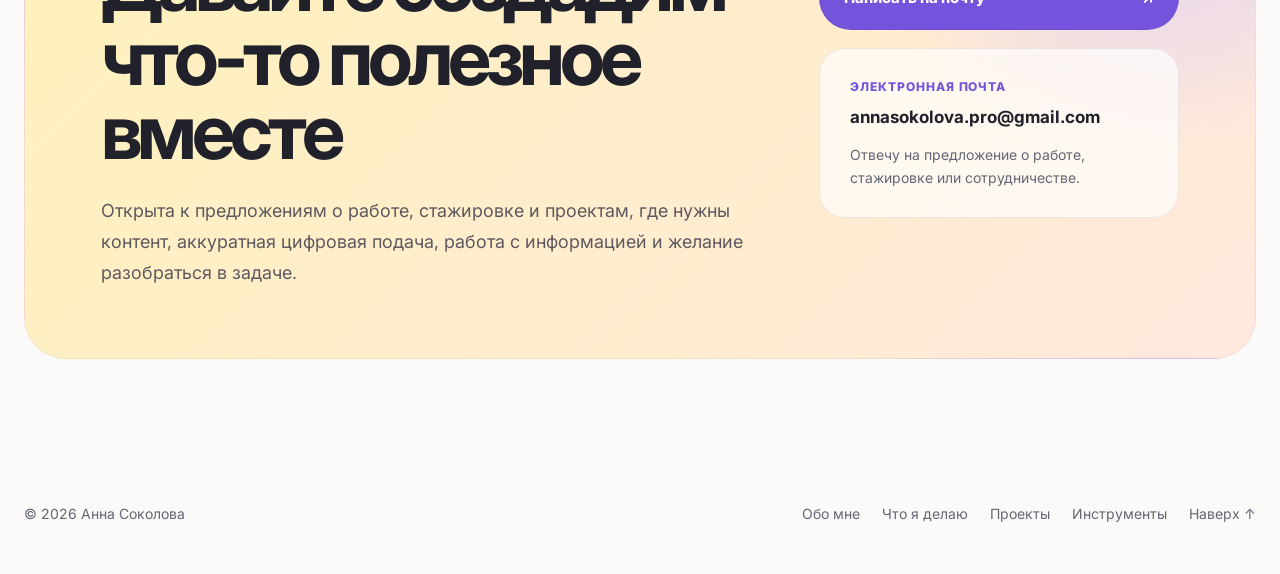
==== commit c2c5111a: "Обновленное портфолио" ====
--- a/index.html
+++ b/index.html
@@ -1,150 +1,2945 @@
 <!DOCTYPE html>
 <html lang="ru">
+
 <head>
-  <meta charset="UTF-8" />
-  <meta name="viewport" content="width=device-width, initial-scale=1.0" />
-  <meta name="description" content="Портфолио Анны Соколовой — AI Content Manager. Корпоративные сайты, HTML-письма, контент, презентации и AI-визуалы для бизнеса." />
-  <meta name="theme-color" content="#f8f5ef" />
-  <title>Анна Соколова — AI Content Manager</title>
-  <link rel="preconnect" href="https://fonts.googleapis.com" />
-  <link rel="preconnect" href="https://fonts.gstatic.com" crossorigin />
-  <link href="https://fonts.googleapis.com/css2?family=Manrope:wght@400;500;600;700;800&display=swap" rel="stylesheet" />
-  <link rel="stylesheet" href="css/style.css" />
+  <meta charset="UTF-8">
+
+  <meta
+    name="viewport"
+    content="width=device-width, initial-scale=1.0"
+  >
+
+  <meta
+    name="description"
+    content="Портфолио Анны Соколовой — сайты, тексты, AI-визуалы, HTML-письма, презентации и цифровые материалы для бизнеса."
+  >
+
+  <title>Анна Соколова — AI-контент и цифровые материалы</title>
+
+  <link rel="preconnect" href="https://fonts.googleapis.com">
+  <link rel="preconnect" href="https://fonts.gstatic.com" crossorigin>
+
+  <link
+    href="https://fonts.googleapis.com/css2?family=Inter:wght@400;500;600;700;800&display=swap"
+    rel="stylesheet"
+  >
+
+  <style>
+    :root {
+      --background: #fbfaf8;
+      --surface: #ffffff;
+      --text: #20212a;
+      --muted: #656675;
+      --border: rgba(32, 33, 42, 0.1);
+
+      --lavender: #d8c7ff;
+      --lavender-strong: #7554dd;
+      --peach: #ffe4d7;
+      --yellow: #fff2b8;
+      --blue: #dff4ff;
+      --mint: #ddf7ea;
+
+      --shadow:
+        0 24px 70px rgba(60, 48, 90, 0.08);
+
+      --radius-large: 36px;
+      --radius-medium: 26px;
+      --radius-small: 18px;
+
+      --container: 1380px;
+    }
+
+    * {
+      margin: 0;
+      padding: 0;
+      box-sizing: border-box;
+    }
+
+    html {
+      scroll-behavior: smooth;
+    }
+
+    body {
+      min-width: 320px;
+      overflow-x: hidden;
+
+      font-family: "Inter", Arial, sans-serif;
+      color: var(--text);
+      background:
+        radial-gradient(
+          circle at 10% 8%,
+          rgba(216, 199, 255, 0.22),
+          transparent 24%
+        ),
+        radial-gradient(
+          circle at 92% 14%,
+          rgba(223, 244, 255, 0.42),
+          transparent 24%
+        ),
+        var(--background);
+
+      line-height: 1.6;
+    }
+
+    img {
+      display: block;
+      max-width: 100%;
+    }
+
+    a {
+      color: inherit;
+      text-decoration: none;
+    }
+
+    button,
+    a {
+      -webkit-tap-highlight-color: transparent;
+    }
+
+    .container {
+      width: min(calc(100% - 48px), var(--container));
+      margin: 0 auto;
+    }
+
+    .section {
+      padding: 110px 0;
+    }
+
+    .section--compact {
+      padding-top: 40px;
+    }
+
+    .section-label {
+      display: inline-flex;
+      align-items: center;
+      gap: 12px;
+
+      margin-bottom: 24px;
+
+      color: var(--lavender-strong);
+      font-size: 13px;
+      font-weight: 800;
+      letter-spacing: 0.14em;
+      text-transform: uppercase;
+    }
+
+    .section-label::before {
+      width: 38px;
+      height: 2px;
+
+      content: "";
+      background: currentColor;
+      border-radius: 20px;
+    }
+
+    .section-title {
+      max-width: 880px;
+
+      font-size: clamp(42px, 6vw, 84px);
+      line-height: 0.98;
+      letter-spacing: -0.065em;
+      font-weight: 700;
+    }
+
+    .section-intro {
+      max-width: 760px;
+      margin-top: 30px;
+
+      color: var(--muted);
+      font-size: clamp(18px, 2vw, 23px);
+      line-height: 1.65;
+    }
+
+    .accent {
+      color: var(--lavender-strong);
+    }
+
+    /* Шапка */
+
+    .header {
+      position: sticky;
+      top: 0;
+      z-index: 100;
+
+      border-bottom: 1px solid transparent;
+      background: rgba(251, 250, 248, 0.86);
+      backdrop-filter: blur(18px);
+      -webkit-backdrop-filter: blur(18px);
+
+      transition:
+        border-color 0.25s ease,
+        box-shadow 0.25s ease;
+    }
+
+    .header.is-scrolled {
+      border-color: var(--border);
+      box-shadow: 0 10px 35px rgba(45, 41, 58, 0.05);
+    }
+
+    .header-inner {
+      min-height: 88px;
+
+      display: flex;
+      align-items: center;
+      justify-content: space-between;
+      gap: 32px;
+    }
+
+    .brand {
+      display: inline-flex;
+      align-items: center;
+      gap: 13px;
+
+      font-size: 14px;
+      font-weight: 700;
+    }
+
+    .brand-mark {
+      width: 42px;
+      height: 42px;
+
+      display: grid;
+      place-items: center;
+
+      color: #503aa8;
+      background: var(--lavender);
+      border-radius: 14px;
+
+      font-size: 13px;
+      font-weight: 800;
+    }
+
+    .brand-dot {
+      width: 8px;
+      height: 8px;
+
+      margin-left: -6px;
+
+      background: var(--lavender-strong);
+      border-radius: 50%;
+    }
+
+    .nav {
+      display: flex;
+      align-items: center;
+      gap: 34px;
+    }
+
+    .nav a {
+      position: relative;
+
+      color: #42434e;
+      font-size: 15px;
+      font-weight: 600;
+    }
+
+    .nav a::after {
+      position: absolute;
+      left: 0;
+      bottom: -8px;
+
+      width: 100%;
+      height: 2px;
+
+      content: "";
+      background: var(--lavender-strong);
+      border-radius: 20px;
+
+      transform: scaleX(0);
+      transform-origin: left;
+      transition: transform 0.25s ease;
+    }
+
+    .nav a:hover::after {
+      transform: scaleX(1);
+    }
+
+    .menu-button {
+      width: 46px;
+      height: 46px;
+
+      display: none;
+      place-items: center;
+
+      color: var(--text);
+      background: var(--surface);
+      border: 1px solid var(--border);
+      border-radius: 14px;
+
+      cursor: pointer;
+    }
+
+    /* Первый экран */
+
+    .hero {
+      min-height: calc(100vh - 88px);
+      display: flex;
+      align-items: center;
+
+      padding: 70px 0 82px;
+    }
+
+    .hero-grid {
+      display: grid;
+      grid-template-columns: minmax(0, 1.05fr) minmax(360px, 0.78fr);
+      align-items: center;
+      gap: clamp(50px, 7vw, 110px);
+    }
+
+    .hero-badge {
+      width: fit-content;
+
+      margin-bottom: 30px;
+      padding: 10px 16px;
+
+      color: #5941ae;
+      background: rgba(216, 199, 255, 0.64);
+      border: 1px solid rgba(117, 84, 221, 0.1);
+      border-radius: 999px;
+
+      font-size: 13px;
+      font-weight: 700;
+    }
+
+    .hero-title {
+      max-width: 760px;
+
+      font-size: clamp(64px, 8.2vw, 126px);
+      line-height: 0.82;
+      letter-spacing: -0.082em;
+      font-weight: 700;
+    }
+
+    .hero-description {
+      max-width: 760px;
+      margin-top: 38px;
+
+      color: #393a45;
+      font-size: clamp(20px, 2.3vw, 30px);
+      line-height: 1.45;
+    }
+
+    .hero-description strong {
+      color: var(--lavender-strong);
+      font-weight: 650;
+    }
+
+    .hero-tags {
+      display: flex;
+      flex-wrap: wrap;
+      gap: 10px;
+
+      margin-top: 30px;
+    }
+
+    .tag {
+      padding: 10px 15px;
+
+      color: #42434e;
+      border: 1px solid rgba(32, 33, 42, 0.06);
+      border-radius: 999px;
+
+      font-size: 13px;
+      font-weight: 650;
+    }
+
+    .tag--mint {
+      background: var(--mint);
+    }
+
+    .tag--blue {
+      background: var(--blue);
+    }
+
+    .tag--lavender {
+      background: rgba(216, 199, 255, 0.72);
+    }
+
+    .tag--yellow {
+      background: var(--yellow);
+    }
+
+    .tag--peach {
+      background: var(--peach);
+    }
+
+    .hero-actions {
+      display: flex;
+      flex-wrap: wrap;
+      gap: 14px;
+
+      margin-top: 38px;
+    }
+
+    .button {
+      min-height: 58px;
+      padding: 0 26px;
+
+      display: inline-flex;
+      align-items: center;
+      justify-content: center;
+      gap: 13px;
+
+      border-radius: 999px;
+
+      font-size: 15px;
+      font-weight: 750;
+
+      transition:
+        transform 0.25s ease,
+        box-shadow 0.25s ease,
+        background 0.25s ease;
+    }
+
+    .button:hover {
+      transform: translateY(-3px);
+    }
+
+    .button--primary {
+      color: white;
+      background: var(--lavender-strong);
+      box-shadow: 0 17px 38px rgba(117, 84, 221, 0.24);
+    }
+
+    .button--primary:hover {
+      box-shadow: 0 21px 45px rgba(117, 84, 221, 0.32);
+    }
+
+    .button--secondary {
+      color: var(--text);
+      background: rgba(255, 255, 255, 0.74);
+      border: 1px solid var(--border);
+    }
+
+    .hero-photo-wrap {
+      position: relative;
+    }
+
+    .hero-photo-card {
+      position: relative;
+      overflow: hidden;
+
+      aspect-ratio: 0.79;
+
+      background:
+        linear-gradient(
+          145deg,
+          rgba(216, 199, 255, 0.42),
+          rgba(223, 244, 255, 0.5)
+        );
+
+      border: 1px solid rgba(117, 84, 221, 0.08);
+      border-radius: 32px;
+      box-shadow: var(--shadow);
+    }
+
+    .hero-photo-card img {
+      width: 100%;
+      height: 100%;
+
+      object-fit: cover;
+      object-position: center top;
+    }
+
+    .hero-photo-note {
+      position: absolute;
+      right: -24px;
+      bottom: 32px;
+
+      max-width: 235px;
+      padding: 18px 20px;
+
+      background: rgba(255, 255, 255, 0.93);
+      border: 1px solid rgba(32, 33, 42, 0.08);
+      border-radius: 20px;
+      box-shadow: 0 18px 44px rgba(45, 41, 58, 0.12);
+
+      backdrop-filter: blur(12px);
+    }
+
+    .hero-photo-note strong {
+      display: block;
+      margin-bottom: 4px;
+
+      font-size: 14px;
+    }
+
+    .hero-photo-note span {
+      color: var(--muted);
+      font-size: 12px;
+    }
+
+    .hero-decoration {
+      position: absolute;
+      z-index: -1;
+
+      border-radius: 50%;
+      filter: blur(1px);
+    }
+
+    .hero-decoration--one {
+      top: -35px;
+      left: -46px;
+
+      width: 150px;
+      height: 150px;
+
+      background: var(--peach);
+    }
+
+    .hero-decoration--two {
+      right: -65px;
+      bottom: -50px;
+
+      width: 190px;
+      height: 190px;
+
+      background: var(--lavender);
+      opacity: 0.66;
+    }
+
+    /* Обо мне */
+
+    .about-layout {
+      display: grid;
+      grid-template-columns: 0.9fr 1.1fr;
+      gap: clamp(48px, 8vw, 120px);
+      align-items: start;
+    }
+
+    .about-statement {
+      padding: clamp(34px, 5vw, 64px);
+
+      background:
+        linear-gradient(
+          145deg,
+          rgba(255, 242, 184, 0.75),
+          rgba(255, 228, 215, 0.52)
+        );
+
+      border: 1px solid rgba(32, 33, 42, 0.07);
+      border-radius: var(--radius-large);
+      box-shadow: var(--shadow);
+    }
+
+    .about-statement p {
+      font-size: clamp(30px, 4vw, 55px);
+      line-height: 1.14;
+      letter-spacing: -0.05em;
+      font-weight: 650;
+    }
+
+    .about-content h2 {
+      margin-bottom: 30px;
+
+      font-size: clamp(50px, 6vw, 88px);
+      line-height: 0.95;
+      letter-spacing: -0.065em;
+    }
+
+    .about-content p {
+      margin-bottom: 22px;
+
+      color: var(--muted);
+      font-size: 19px;
+      line-height: 1.75;
+    }
+
+    .values-grid {
+      display: grid;
+      grid-template-columns: repeat(4, 1fr);
+      gap: 16px;
+
+      margin-top: 56px;
+    }
+
+    .value-card {
+      min-height: 230px;
+      padding: 28px;
+
+      border: 1px solid rgba(32, 33, 42, 0.07);
+      border-radius: var(--radius-medium);
+
+      transition:
+        transform 0.28s ease,
+        box-shadow 0.28s ease;
+    }
+
+    .value-card:hover {
+      transform: translateY(-7px);
+      box-shadow: 0 20px 45px rgba(45, 41, 58, 0.08);
+    }
+
+    .value-card:nth-child(1) {
+      background: var(--mint);
+    }
+
+    .value-card:nth-child(2) {
+      background: rgba(216, 199, 255, 0.48);
+    }
+
+    .value-card:nth-child(3) {
+      background: var(--peach);
+    }
+
+    .value-card:nth-child(4) {
+      background: var(--yellow);
+    }
+
+    .value-icon {
+      width: 48px;
+      height: 48px;
+
+      display: grid;
+      place-items: center;
+
+      margin-bottom: 40px;
+
+      background: rgba(255, 255, 255, 0.58);
+      border-radius: 15px;
+
+      font-size: 22px;
+    }
+
+    .value-card h3 {
+      margin-bottom: 12px;
+      font-size: 18px;
+    }
+
+    .value-card p {
+      color: #5f606a;
+      font-size: 14px;
+      line-height: 1.65;
+    }
+
+    /* Что я делаю */
+
+    .services-grid {
+      display: grid;
+      grid-template-columns: repeat(2, minmax(0, 1fr));
+      gap: 20px;
+
+      margin-top: 58px;
+    }
+
+    .service-card {
+      position: relative;
+      overflow: hidden;
+
+      min-height: 390px;
+      padding: clamp(32px, 4vw, 52px);
+
+      border: 1px solid rgba(32, 33, 42, 0.07);
+      border-radius: var(--radius-large);
+
+      transition:
+        transform 0.3s ease,
+        box-shadow 0.3s ease;
+    }
+
+    .service-card:hover {
+      transform: translateY(-8px);
+      box-shadow: var(--shadow);
+    }
+
+    .service-card:nth-child(1) {
+      background: var(--blue);
+    }
+
+    .service-card:nth-child(2) {
+      background: rgba(216, 199, 255, 0.54);
+    }
+
+    .service-card:nth-child(3) {
+      background: var(--peach);
+    }
+
+    .service-card:nth-child(4) {
+      background: var(--mint);
+    }
+
+    .service-number {
+      display: block;
+      margin-bottom: 58px;
+
+      color: var(--lavender-strong);
+      font-size: 14px;
+      font-weight: 800;
+      letter-spacing: 0.12em;
+    }
+
+    .service-card h3 {
+      max-width: 500px;
+      margin-bottom: 28px;
+
+      font-size: clamp(30px, 4vw, 50px);
+      line-height: 1.04;
+      letter-spacing: -0.045em;
+    }
+
+    .service-list {
+      list-style: none;
+    }
+
+    .service-list li {
+      position: relative;
+      padding-left: 24px;
+      margin-top: 10px;
+
+      color: #565762;
+      font-size: 16px;
+    }
+
+    .service-list li::before {
+      position: absolute;
+      left: 0;
+      top: 10px;
+
+      width: 8px;
+      height: 8px;
+
+      content: "";
+      background: var(--lavender-strong);
+      border-radius: 50%;
+    }
+
+    /* Проекты */
+
+    .projects-heading {
+      display: grid;
+      grid-template-columns: 1fr 0.8fr;
+      gap: 40px;
+      align-items: end;
+
+      margin-bottom: 56px;
+    }
+
+    .projects-heading .section-intro {
+      margin: 0;
+    }
+
+    .projects-grid {
+      display: grid;
+      grid-template-columns: 1.15fr 0.85fr;
+      gap: 22px;
+    }
+
+    .project-card {
+      position: relative;
+      overflow: hidden;
+
+      min-height: 390px;
+      padding: clamp(30px, 4vw, 52px);
+
+      display: flex;
+      flex-direction: column;
+
+      border: 1px solid rgba(32, 33, 42, 0.07);
+      border-radius: var(--radius-large);
+
+      transition:
+        transform 0.3s ease,
+        box-shadow 0.3s ease;
+    }
+
+    .project-card:hover {
+      transform: translateY(-8px);
+      box-shadow: var(--shadow);
+    }
+
+    .project-card--main {
+      grid-row: span 2;
+      min-height: 802px;
+
+      background:
+        radial-gradient(
+          circle at 88% 78%,
+          rgba(255, 255, 255, 0.9),
+          transparent 20%
+        ),
+        var(--mint);
+    }
+
+    .project-card--email {
+      background: var(--blue);
+    }
+
+    .project-card--visuals {
+      background:
+        linear-gradient(
+          145deg,
+          rgba(216, 199, 255, 0.82),
+          rgba(255, 228, 215, 0.82)
+        );
+    }
+
+    .project-meta {
+      margin-bottom: 30px;
+
+      color: var(--lavender-strong);
+      font-size: 13px;
+      font-weight: 800;
+      letter-spacing: 0.1em;
+      text-transform: uppercase;
+    }
+
+    .project-card h3 {
+      max-width: 760px;
+
+      font-size: clamp(31px, 4.2vw, 58px);
+      line-height: 1.05;
+      letter-spacing: -0.05em;
+    }
+
+    .project-card--email h3,
+    .project-card--visuals h3 {
+      font-size: clamp(27px, 3vw, 39px);
+    }
+
+    .project-description {
+      max-width: 650px;
+      margin-top: 22px;
+
+      color: #555660;
+      font-size: 16px;
+      line-height: 1.7;
+    }
+
+    .project-link {
+      width: fit-content;
+
+      display: inline-flex;
+      align-items: center;
+      gap: 10px;
+
+      margin-top: 28px;
+
+      color: var(--lavender-strong);
+      font-size: 15px;
+      font-weight: 750;
+    }
+
+    .project-link span {
+      transition: transform 0.25s ease;
+    }
+
+    .project-card:hover .project-link span {
+      transform: translateX(5px);
+    }
+
+    .project-preview {
+      width: min(92%, 820px);
+      margin: auto auto 0;
+
+      padding: 12px;
+
+      background: rgba(255, 255, 255, 0.76);
+      border: 1px solid rgba(32, 33, 42, 0.08);
+      border-radius: 26px;
+      box-shadow: 0 26px 60px rgba(55, 80, 68, 0.14);
+
+      transform: rotate(-1.6deg);
+      transition: transform 0.35s ease;
+    }
+
+    .project-card:hover .project-preview {
+      transform: rotate(0deg) scale(1.015);
+    }
+
+    .project-preview img {
+      width: 100%;
+      border-radius: 17px;
+    }
+
+    .project-shape {
+      width: 170px;
+      height: 130px;
+
+      margin: auto 0 0 auto;
+
+      background:
+        radial-gradient(
+          circle at 65% 35%,
+          rgba(255, 255, 255, 0.8),
+          transparent 22%
+        ),
+        var(--lavender);
+
+      border-radius: 44% 56% 62% 38% / 48% 42% 58% 52%;
+      opacity: 0.88;
+    }
+
+    /* Инструменты */
+
+    .tools-grid {
+      display: grid;
+      grid-template-columns: repeat(4, minmax(0, 1fr));
+      gap: 16px;
+
+      margin-top: 56px;
+    }
+
+    .tool-card {
+      min-height: 300px;
+      padding: 30px;
+
+      background: var(--surface);
+      border: 1px solid var(--border);
+      border-radius: var(--radius-medium);
+
+      transition:
+        transform 0.28s ease,
+        box-shadow 0.28s ease;
+    }
+
+    .tool-card:hover {
+      transform: translateY(-6px);
+      box-shadow: 0 20px 50px rgba(45, 41, 58, 0.08);
+    }
+
+    .tool-card:nth-child(1) {
+      background: rgba(216, 199, 255, 0.33);
+    }
+
+    .tool-card:nth-child(2) {
+      background: rgba(223, 244, 255, 0.58);
+    }
+
+    .tool-card:nth-child(3) {
+      background: rgba(255, 228, 215, 0.55);
+    }
+
+    .tool-card:nth-child(4) {
+      background: rgba(221, 247, 234, 0.62);
+    }
+
+    .tool-card h3 {
+      margin-bottom: 25px;
+      font-size: 20px;
+    }
+
+    .tool-list {
+      display: flex;
+      flex-wrap: wrap;
+      gap: 9px;
+    }
+
+    .tool-list span {
+      padding: 9px 13px;
+
+      color: #4f465f;
+      background: rgba(255, 255, 255, 0.72);
+      border: 1px solid rgba(32, 33, 42, 0.06);
+      border-radius: 999px;
+
+      font-size: 13px;
+      font-weight: 650;
+    }
+
+    .tool-card p {
+      margin-top: 28px;
+
+      color: var(--muted);
+      font-size: 14px;
+      line-height: 1.65;
+    }
+
+    /* Контакты */
+
+    .contact-card {
+      position: relative;
+      overflow: hidden;
+
+      padding: clamp(42px, 7vw, 88px);
+
+      display: grid;
+      grid-template-columns: 1.25fr 0.75fr;
+      gap: 50px;
+      align-items: center;
+
+      background:
+        radial-gradient(
+          circle at 92% 2%,
+          rgba(216, 199, 255, 0.92),
+          transparent 26%
+        ),
+        linear-gradient(
+          135deg,
+          var(--yellow),
+          rgba(255, 228, 215, 0.8)
+        );
+
+      border: 1px solid rgba(32, 33, 42, 0.07);
+      border-radius: 42px;
+    }
+
+    .contact-card h2 {
+      max-width: 850px;
+
+      font-size: clamp(46px, 7vw, 96px);
+      line-height: 0.95;
+      letter-spacing: -0.065em;
+    }
+
+    .contact-card p {
+      max-width: 720px;
+      margin-top: 26px;
+
+      color: #5e5960;
+      font-size: 18px;
+      line-height: 1.7;
+    }
+
+    .contact-actions {
+      display: grid;
+      gap: 12px;
+    }
+
+    .contact-link {
+      min-height: 64px;
+      padding: 0 24px;
+
+      display: flex;
+      align-items: center;
+      justify-content: space-between;
+      gap: 20px;
+
+      background: rgba(255, 255, 255, 0.82);
+      border: 1px solid rgba(32, 33, 42, 0.08);
+      border-radius: 999px;
+
+      font-size: 15px;
+      font-weight: 750;
+
+      transition:
+        transform 0.25s ease,
+        background 0.25s ease;
+    }
+
+    .contact-link:hover {
+      transform: translateX(6px);
+      background: #ffffff;
+    }
+
+    .contact-link--main {
+      color: #ffffff;
+      background: var(--lavender-strong);
+    }
+
+    .contact-link--main:hover {
+      background: #6748d3;
+    }
+
+    /* Подвал */
+
+    .footer {
+      padding: 34px 0 48px;
+    }
+
+    .footer-inner {
+      display: flex;
+      align-items: center;
+      justify-content: space-between;
+      gap: 24px;
+
+      color: var(--muted);
+      font-size: 14px;
+    }
+
+    .footer-nav {
+      display: flex;
+      flex-wrap: wrap;
+      gap: 22px;
+    }
+
+    .footer a:hover {
+      color: var(--lavender-strong);
+    }
+
+    /* Появление блоков */
+
+    .reveal {
+      opacity: 0;
+      transform: translateY(24px);
+
+      transition:
+        opacity 0.75s ease,
+        transform 0.75s ease;
+    }
+
+    .reveal.is-visible {
+      opacity: 1;
+      transform: translateY(0);
+    }
+
+    /* Адаптация */
+
+    @media (max-width: 1100px) {
+      .hero-grid,
+      .about-layout {
+        grid-template-columns: 1fr;
+      }
+
+      .hero {
+        min-height: auto;
+      }
+
+      .hero-content {
+        max-width: 850px;
+      }
+
+      .hero-photo-wrap {
+        width: min(100%, 620px);
+        margin: 0 auto;
+      }
+
+      .hero-photo-card {
+        aspect-ratio: 0.92;
+      }
+
+      .hero-photo-note {
+        right: 20px;
+      }
+
+      .values-grid,
+      .tools-grid {
+        grid-template-columns: repeat(2, minmax(0, 1fr));
+      }
+
+      .projects-heading,
+      .contact-card {
+        grid-template-columns: 1fr;
+      }
+
+      .projects-grid {
+        grid-template-columns: 1fr 1fr;
+      }
+
+      .project-card--main {
+        grid-column: 1 / -1;
+        grid-row: auto;
+        min-height: 690px;
+      }
+
+      .contact-actions {
+        grid-template-columns: repeat(3, minmax(0, 1fr));
+      }
+    }
+
+    @media (max-width: 760px) {
+      .container {
+        width: min(calc(100% - 28px), var(--container));
+      }
+
+      .section {
+        padding: 78px 0;
+      }
+
+      .header-inner {
+        min-height: 76px;
+      }
+
+      .nav {
+        position: fixed;
+        top: 76px;
+        left: 14px;
+        right: 14px;
+
+        display: none;
+        padding: 22px;
+
+        flex-direction: column;
+        align-items: stretch;
+        gap: 0;
+
+        background: rgba(255, 255, 255, 0.97);
+        border: 1px solid var(--border);
+        border-radius: 22px;
+        box-shadow: var(--shadow);
+      }
+
+      .nav.is-open {
+        display: flex;
+      }
+
+      .nav a {
+        padding: 14px 4px;
+      }
+
+      .nav a::after {
+        display: none;
+      }
+
+      .menu-button {
+        display: grid;
+      }
+
+      .hero {
+        padding-top: 45px;
+      }
+
+      .hero-grid {
+        gap: 52px;
+      }
+
+      .hero-title {
+        font-size: clamp(58px, 20vw, 90px);
+      }
+
+      .hero-description {
+        font-size: 20px;
+      }
+
+      .hero-photo-card {
+        aspect-ratio: 0.83;
+        border-radius: 25px;
+      }
+
+      .hero-photo-note {
+        right: 14px;
+        bottom: 14px;
+      }
+
+      .values-grid,
+      .services-grid,
+      .projects-grid,
+      .tools-grid,
+      .contact-actions {
+        grid-template-columns: 1fr;
+      }
+
+      .value-card,
+      .service-card,
+      .tool-card {
+        min-height: auto;
+      }
+
+      .projects-heading {
+        gap: 24px;
+      }
+
+      .project-card,
+      .project-card--main {
+        min-height: auto;
+      }
+
+      .project-preview {
+        width: 100%;
+        margin-top: 55px;
+      }
+
+      .contact-card {
+        padding: 38px 25px;
+        border-radius: 28px;
+      }
+
+      .footer-inner {
+        flex-direction: column;
+        align-items: flex-start;
+      }
+    }
+
+    @media (max-width: 480px) {
+      .brand span:last-child {
+        display: none;
+      }
+
+      .hero-actions {
+        display: grid;
+      }
+
+      .button {
+        width: 100%;
+      }
+
+      .hero-photo-note {
+        position: static;
+        max-width: none;
+        margin-top: 12px;
+      }
+
+      .section-title,
+      .about-content h2 {
+        font-size: 48px;
+      }
+    }
+
+    @media (prefers-reduced-motion: reduce) {
+      html {
+        scroll-behavior: auto;
+      }
+
+      *,
+      *::before,
+      *::after {
+        animation-duration: 0.01ms !important;
+        animation-iteration-count: 1 !important;
+        transition-duration: 0.01ms !important;
+      }
+
+      .reveal {
+        opacity: 1;
+        transform: none;
+      }
+    }
+
+/* Компактный блок проектов */
+
+.projects-grid {
+  display: grid;
+  grid-template-columns: repeat(2, minmax(0, 1fr));
+  gap: 22px;
+}
+
+.project-card {
+  position: relative;
+  overflow: hidden;
+
+  min-height: 330px;
+  padding: 42px;
+
+  display: flex;
+  align-items: center;
+  justify-content: space-between;
+  gap: 34px;
+
+  border: 1px solid rgba(32, 33, 42, 0.07);
+  border-radius: 32px;
+
+  transition:
+    transform 0.3s ease,
+    box-shadow 0.3s ease;
+}
+
+.project-card:hover {
+  transform: translateY(-7px);
+  box-shadow: 0 24px 60px rgba(45, 41, 58, 0.1);
+}
+
+.project-card--main {
+  grid-column: 1 / -1;
+  min-height: 390px;
+
+  background:
+    linear-gradient(
+      135deg,
+      #ddf7ea 0%,
+      #effcf5 100%
+    );
+}
+
+.project-card--email {
+  background:
+    linear-gradient(
+      135deg,
+      #dff4ff 0%,
+      #edf8ff 100%
+    );
+}
+
+.project-card--visuals {
+  background:
+    linear-gradient(
+      135deg,
+      #efe8ff 0%,
+      #ffe4d7 100%
+    );
+}
+
+.project-card__content {
+  position: relative;
+  z-index: 2;
+
+  flex: 1 1 50%;
+  max-width: 610px;
+}
+
+.project-meta {
+  display: block;
+  margin-bottom: 24px;
+
+  color: #7554dd;
+  font-size: 14px;
+  font-weight: 800;
+  letter-spacing: 0.05em;
+  text-transform: uppercase;
+}
+
+.project-card h3 {
+  margin: 0;
+
+  font-size: clamp(28px, 3vw, 48px);
+  line-height: 1.06;
+  letter-spacing: -0.045em;
+}
+
+.project-card--email h3,
+.project-card--visuals h3 {
+  font-size: clamp(27px, 2.8vw, 40px);
+}
+
+.project-link {
+  width: fit-content;
+
+  display: inline-flex;
+  align-items: center;
+  gap: 10px;
+
+  margin-top: 36px;
+
+  color: #7554dd;
+  font-size: 15px;
+  font-weight: 750;
+}
+
+.project-link span {
+  transition: transform 0.25s ease;
+}
+
+.project-card:hover .project-link span {
+  transform: translateX(5px);
+}
+
+
+/* Ноутбук — кейс 01 */
+
+.project-laptop {
+  flex: 0 1 55%;
+
+  width: min(100%, 650px);
+  margin-left: auto;
+}
+
+.project-laptop__screen {
+  position: relative;
+  overflow: hidden;
+
+  width: 92%;
+  margin: 0 auto;
+
+  padding: 12px;
+
+  background: #191a20;
+  border: 1px solid rgba(0, 0, 0, 0.16);
+  border-radius: 18px 18px 10px 10px;
+  box-shadow: 0 22px 50px rgba(31, 48, 40, 0.18);
+}
+
+.project-laptop__screen::before {
+  position: absolute;
+  top: 4px;
+  left: 50%;
+
+  width: 46px;
+  height: 7px;
+
+  content: "";
+  background: #0f1015;
+  border-radius: 0 0 7px 7px;
+
+  transform: translateX(-50%);
+}
+
+.project-laptop__screen img {
+  width: 100%;
+  aspect-ratio: 16 / 9;
+
+  object-fit: cover;
+  object-position: top;
+
+  border-radius: 10px 10px 5px 5px;
+}
+
+.project-laptop__base {
+  width: 100%;
+  height: 16px;
+  margin-top: -1px;
+
+  background:
+    linear-gradient(
+      180deg,
+      #41434a 0%,
+      #16171b 100%
+    );
+
+  border-radius: 3px 3px 24px 24px;
+  box-shadow: 0 12px 20px rgba(0, 0, 0, 0.16);
+}
+
+
+/* Письмо — кейс 02 */
+
+.email-art {
+  position: relative;
+  flex: 0 0 38%;
+
+  min-width: 230px;
+  height: 210px;
+}
+
+.email-art::before {
+  position: absolute;
+  right: -20px;
+  bottom: -45px;
+
+  width: 230px;
+  height: 230px;
+
+  content: "";
+  background: rgba(255, 255, 255, 0.32);
+  border-radius: 50%;
+}
+
+.email-art__envelope {
+  position: absolute;
+  right: 10px;
+  bottom: 6px;
+
+  width: 220px;
+  height: 145px;
+
+  background:
+    linear-gradient(
+      145deg,
+      #cfc0ff 0%,
+      #9d83ef 100%
+    );
+
+  border: 1px solid rgba(99, 73, 170, 0.12);
+  border-radius: 18px 18px 24px 24px;
+  box-shadow: 0 24px 38px rgba(88, 69, 151, 0.2);
+
+  transform: rotate(-3deg);
+}
+
+.email-art__envelope::before,
+.email-art__envelope::after {
+  position: absolute;
+  bottom: 0;
+
+  width: 0;
+  height: 0;
+
+  content: "";
+}
+
+.email-art__envelope::before {
+  left: 0;
+
+  border-top: 76px solid transparent;
+  border-right: 110px solid transparent;
+  border-bottom: 68px solid rgba(232, 225, 255, 0.88);
+}
+
+.email-art__envelope::after {
+  right: 0;
+
+  border-top: 76px solid transparent;
+  border-left: 110px solid transparent;
+  border-bottom: 68px solid rgba(211, 197, 255, 0.92);
+}
+
+.email-art__letter {
+  position: absolute;
+  left: 50%;
+  top: -66px;
+  z-index: -1;
+
+  width: 160px;
+  height: 125px;
+  padding: 28px 22px;
+
+  background: #ffffff;
+  border: 1px solid rgba(32, 33, 42, 0.08);
+  border-radius: 14px;
+  box-shadow: 0 16px 35px rgba(45, 41, 58, 0.12);
+
+  transform: translateX(-50%) rotate(4deg);
+}
+
+.email-art__letter span {
+  display: block;
+
+  height: 8px;
+  margin-bottom: 12px;
+
+  background: #e7e0ff;
+  border-radius: 999px;
+}
+
+.email-art__letter span:nth-child(1) {
+  width: 88%;
+}
+
+.email-art__letter span:nth-child(2) {
+  width: 100%;
+}
+
+.email-art__letter span:nth-child(3) {
+  width: 65%;
+}
+
+
+/* Шарики — кейс 03 */
+
+.balls-art {
+  position: relative;
+  flex: 0 0 36%;
+
+  min-width: 230px;
+  height: 210px;
+}
+
+.ball {
+  position: absolute;
+  display: block;
+
+  border: 1px solid rgba(255, 255, 255, 0.7);
+  border-radius: 50%;
+  box-shadow:
+    inset 12px 12px 24px rgba(255, 255, 255, 0.46),
+    0 22px 36px rgba(88, 69, 151, 0.2);
+}
+
+.ball::before {
+  position: absolute;
+  top: 17%;
+  left: 21%;
+
+  width: 26%;
+  height: 26%;
+
+  content: "";
+  background: rgba(255, 255, 255, 0.48);
+  border-radius: 50%;
+  filter: blur(2px);
+}
+
+.ball--large {
+  right: 20px;
+  bottom: 4px;
+
+  width: 126px;
+  height: 126px;
+
+  background:
+    linear-gradient(
+      145deg,
+      #c2afff 0%,
+      #8264dd 100%
+    );
+}
+
+.ball--medium {
+  right: 104px;
+  bottom: 2px;
+
+  width: 78px;
+  height: 78px;
+
+  background:
+    linear-gradient(
+      145deg,
+      #ded4ff 0%,
+      #9a80ef 100%
+    );
+}
+
+.ball--small {
+  right: 55px;
+  top: 5px;
+
+  width: 65px;
+  height: 65px;
+
+  background:
+    linear-gradient(
+      145deg,
+      #ffd9c8 0%,
+      #f3a883 100%
+    );
+}
+
+
+/* Адаптация */
+
+@media (max-width: 1000px) {
+  .project-card {
+    align-items: flex-start;
+  }
+
+  .project-card--main {
+    flex-direction: column;
+  }
+
+  .project-card--main .project-laptop {
+    width: 100%;
+    margin-top: 40px;
+  }
+
+  .project-card--email,
+  .project-card--visuals {
+    flex-direction: column;
+  }
+
+  .email-art,
+  .balls-art {
+    width: 100%;
+    min-width: 0;
+    margin-top: 25px;
+  }
+}
+
+@media (max-width: 760px) {
+  .projects-grid {
+    grid-template-columns: 1fr;
+  }
+
+  .project-card--main {
+    grid-column: auto;
+  }
+
+  .project-card {
+    min-height: auto;
+    padding: 30px;
+  }
+
+  .project-card__content {
+    max-width: none;
+  }
+
+  .project-laptop {
+    width: 100%;
+  }
+
+  .email-art,
+  .balls-art {
+    height: 180px;
+  }
+
+  .email-art__envelope {
+    right: 50%;
+    transform: translateX(50%) rotate(-3deg);
+  }
+
+  .balls-art {
+    max-width: 280px;
+    margin-left: auto;
+    margin-right: auto;
+  }
+}
+
+/* Финальная компактная настройка карточек проектов */
+
+.project-card--main {
+  min-height: 500px;
+  padding: 42px 54px;
+
+  display: grid;
+  grid-template-columns: minmax(0, 0.9fr) minmax(420px, 1.1fr);
+  align-items: center;
+  gap: 44px;
+}
+
+.project-card--main .project-card__content {
+  max-width: 560px;
+}
+
+.project-card--main h3 {
+  font-size: clamp(36px, 4vw, 62px);
+}
+
+.project-card--main .project-link {
+  margin-top: 34px;
+}
+
+.project-card--main .project-laptop {
+  width: 100%;
+  max-width: 700px;
+  margin: 0;
+  align-self: center;
+}
+
+.project-laptop__screen {
+  width: 100%;
+}
+
+.project-card--email,
+.project-card--visuals {
+  min-height: 360px;
+  padding: 38px 46px;
+
+  display: grid;
+  grid-template-columns: minmax(0, 1fr) 260px;
+  align-items: center;
+  gap: 30px;
+}
+
+.project-card--email .project-card__content,
+.project-card--visuals .project-card__content {
+  max-width: 520px;
+}
+
+.project-card--email h3,
+.project-card--visuals h3 {
+  font-size: clamp(30px, 3vw, 46px);
+}
+
+.project-card--email .project-description,
+.project-card--visuals .project-description {
+  margin-top: 20px;
+}
+
+.project-card--email .project-link,
+.project-card--visuals .project-link {
+  margin-top: 28px;
+}
+
+.email-art,
+.balls-art {
+  width: 250px;
+  min-width: 250px;
+  height: 220px;
+  margin: 0;
+  align-self: center;
+}
+
+.email-art__envelope {
+  right: 10px;
+  bottom: 18px;
+}
+
+.ball--large {
+  right: 18px;
+  bottom: 12px;
+}
+
+.ball--medium {
+  right: 102px;
+  bottom: 12px;
+}
+
+.ball--small {
+  right: 54px;
+  top: 14px;
+}
+
+@media (max-width: 1100px) {
+  .project-card--main {
+    grid-template-columns: 1fr;
+    min-height: auto;
+  }
+
+  .project-card--main .project-laptop {
+    max-width: 780px;
+    margin-top: 28px;
+  }
+
+  .project-card--email,
+  .project-card--visuals {
+    grid-template-columns: 1fr;
+  }
+
+  .email-art,
+  .balls-art {
+    margin: 10px auto 0;
+  }
+}
+
+@media (max-width: 760px) {
+  .project-card--main,
+  .project-card--email,
+  .project-card--visuals {
+    display: flex;
+    flex-direction: column;
+    align-items: flex-start;
+
+    padding: 30px;
+  }
+
+  .project-card--main h3,
+  .project-card--email h3,
+  .project-card--visuals h3 {
+    font-size: 34px;
+  }
+
+  .email-art,
+  .balls-art {
+    width: 220px;
+    min-width: 220px;
+    height: 190px;
+    margin-left: auto;
+    margin-right: auto;
+  }
+}
+
+/* Финальная компоновка кейсов 02 и 03 */
+
+.project-card--email,
+.project-card--visuals {
+  min-height: 390px;
+  padding: 36px 42px 34px;
+
+  display: block;
+}
+
+.project-card--email > .project-meta,
+.project-card--visuals > .project-meta {
+  display: block;
+  margin: 0 0 24px;
+
+  color: #7554dd;
+  font-size: 14px;
+  font-weight: 800;
+  letter-spacing: 0.06em;
+  text-transform: uppercase;
+}
+
+.project-card__body {
+  display: grid;
+  grid-template-columns: minmax(0, 1fr) 260px;
+  align-items: center;
+  gap: 30px;
+}
+
+.project-card--email .project-card__content,
+.project-card--visuals .project-card__content {
+  max-width: 500px;
+}
+
+.project-card--email h3,
+.project-card--visuals h3 {
+  margin: 0;
+
+  font-size: clamp(28px, 2.5vw, 40px);
+  line-height: 1.08;
+  letter-spacing: -0.04em;
+}
+
+.project-card--email .project-description,
+.project-card--visuals .project-description {
+  max-width: 440px;
+  margin-top: 20px;
+
+  font-size: 16px;
+  line-height: 1.65;
+}
+
+.project-card--email .project-link,
+.project-card--visuals .project-link {
+  margin-top: 28px;
+}
+
+/* Опускаем письмо и шарики немного ниже */
+
+.project-card--email .email-art,
+.project-card--visuals .balls-art {
+  width: 250px;
+  min-width: 250px;
+  height: 220px;
+
+  margin: 30px 0 0;
+  align-self: center;
+}
+
+/* Письмо */
+
+.project-card--email .email-art__envelope {
+  right: 8px;
+  bottom: 5px;
+}
+
+/* Шарики */
+
+.project-card--visuals .ball--large {
+  right: 16px;
+  bottom: 4px;
+}
+
+.project-card--visuals .ball--medium {
+  right: 100px;
+  bottom: 5px;
+}
+
+.project-card--visuals .ball--small {
+  right: 52px;
+  top: 14px;
+}
+
+/* Планшет */
+
+@media (max-width: 1100px) {
+  .project-card__body {
+    grid-template-columns: minmax(0, 1fr) 220px;
+    gap: 22px;
+  }
+
+  .project-card--email .email-art,
+  .project-card--visuals .balls-art {
+    width: 220px;
+    min-width: 220px;
+  }
+}
+
+/* Телефон */
+
+@media (max-width: 760px) {
+  .project-card--email,
+  .project-card--visuals {
+    padding: 30px;
+  }
+
+  .project-card__body {
+    grid-template-columns: 1fr;
+  }
+
+  .project-card--email h3,
+  .project-card--visuals h3 {
+    font-size: 32px;
+  }
+
+  .project-card--email .email-art,
+  .project-card--visuals .balls-art {
+    width: 230px;
+    min-width: 230px;
+    height: 190px;
+
+    margin: 25px auto 0;
+  }
+}
+
+/* Более компактный контактный блок */
+
+.contact-card {
+  min-height: 0;
+  padding: 70px 76px;
+
+  grid-template-columns: minmax(0, 1.2fr) minmax(360px, 0.65fr);
+  align-items: center;
+  gap: 70px;
+}
+
+.contact-card h2 {
+  max-width: 820px;
+
+  font-size: clamp(54px, 6vw, 92px);
+  line-height: 0.96;
+}
+
+.contact-card p {
+  max-width: 760px;
+  margin-top: 28px;
+}
+
+.contact-actions {
+  display: flex;
+  flex-direction: column;
+  gap: 18px;
+}
+
+.contact-link {
+  width: 100%;
+}
+
+.contact-info {
+  padding: 28px 30px;
+
+  background: rgba(255, 255, 255, 0.66);
+  border: 1px solid rgba(32, 33, 42, 0.08);
+  border-radius: 26px;
+}
+
+.contact-info__label {
+  display: block;
+  margin-bottom: 10px;
+
+  color: #7554dd;
+  font-size: 12px;
+  font-weight: 800;
+  letter-spacing: 0.08em;
+  text-transform: uppercase;
+}
+
+.contact-info strong {
+  display: block;
+
+  font-size: 17px;
+  line-height: 1.4;
+  overflow-wrap: anywhere;
+}
+
+.contact-info p {
+  margin-top: 14px;
+
+  color: #656675;
+  font-size: 14px;
+  line-height: 1.6;
+}
+
+@media (max-width: 1000px) {
+  .contact-card {
+    grid-template-columns: 1fr;
+    padding: 55px;
+    gap: 42px;
+  }
+
+  .contact-actions {
+    max-width: 620px;
+  }
+}
+
+@media (max-width: 600px) {
+  .contact-card {
+    padding: 36px 24px;
+  }
+
+  .contact-card h2 {
+    font-size: 48px;
+  }
+}
+
+/* Финальная мобильная адаптация */
+
+@media (max-width: 480px) {
+  .hero-title {
+    font-size: clamp(50px, 16vw, 64px);
+    line-height: 0.9;
+    letter-spacing: -0.065em;
+  }
+
+  .hero-description {
+    font-size: 18px;
+    line-height: 1.5;
+  }
+
+  .section-title,
+  .about-content h2,
+  .contact-card h2 {
+    font-size: 40px;
+    line-height: 1.02;
+  }
+
+  .project-card {
+    padding: 24px;
+  }
+
+  .project-card--main h3,
+  .project-card--email h3,
+  .project-card--visuals h3 {
+    font-size: 30px;
+  }
+}
+  </style>
+
+<link rel="icon" href="favicon.ico">
 </head>
+
 <body>
+
+  <!-- Шапка -->
+
   <header class="header" id="header">
-    <div class="container nav">
-      <a class="brand" href="#top" aria-label="На главную">
-        <span class="brand-mark">AS</span><span class="brand-dot" aria-hidden="true"></span>
+
+    <div class="container header-inner">
+
+      <a class="brand" href="#top" aria-label="Перейти в начало страницы">
+
+        <span class="brand-mark">АС</span>
+
+        <span>Анна Соколова</span>
+
+        <span class="brand-dot" aria-hidden="true"></span>
+
       </a>
-      <button class="menu-btn" id="menuBtn" aria-label="Открыть меню" aria-expanded="false"><span></span><span></span><span></span></button>
-      <nav class="nav-links" id="navLinks" aria-label="Основная навигация">
+
+      <nav class="nav" id="navigation" aria-label="Основная навигация">
+
         <a href="#about">Обо мне</a>
+
+        <a href="#services">Что я делаю</a>
+
         <a href="#projects">Проекты</a>
-        <a href="#skills">Навыки</a>
-        <a href="#contact">Контакты</a>
+
+        <a href="#tools">Инструменты</a>
+
+        <a href="#contacts">Контакты</a>
+
       </nav>
+
+      <button
+        class="menu-button"
+        id="menuButton"
+        type="button"
+        aria-label="Открыть меню"
+        aria-expanded="false"
+        aria-controls="navigation"
+      >
+        ☰
+      </button>
+
     </div>
+
   </header>
 
+
   <main id="top">
+
+    <!-- Первый экран -->
+
     <section class="hero">
+
       <div class="container hero-grid">
-        <div class="hero-copy reveal">
-          <p class="eyebrow">AI Content Manager</p>
-          <h1><span>Анна</span><span class="accent">Соколова</span></h1>
-          <p class="hero-text">Создаю современные цифровые материалы для бизнеса — корпоративные сайты, HTML-письма, презентации, коммерческий контент и AI-визуалы.</p>
+
+        <div class="hero-content reveal">
+
+          <p class="hero-badge">
+            AI-контент и цифровые материалы
+          </p>
+
+          <h1 class="hero-title">
+            Анна<br>
+            Соколова
+          </h1>
+
+          <p class="hero-description">
+            Создаю современные
+            <strong>цифровые материалы</strong>
+            для бизнеса с помощью искусственного интеллекта.
+          </p>
+
+          <div class="hero-tags" aria-label="Направления работы">
+
+            <span class="tag tag--mint">Сайты</span>
+
+            <span class="tag tag--blue">HTML-письма</span>
+
+            <span class="tag tag--lavender">AI-визуалы</span>
+
+            <span class="tag tag--yellow">Тексты</span>
+
+            <span class="tag tag--peach">Презентации</span>
+
+            <span class="tag tag--mint">Работа с файлами</span>
+
+          </div>
+
           <div class="hero-actions">
-            <a class="btn btn-primary" href="#projects">Посмотреть проекты <span class="arrow">→</span></a>
-            <a class="btn btn-secondary" href="#contact">Связаться со мной</a>
+
+            <a class="button button--primary" href="#projects">
+              Посмотреть проекты
+              <span aria-hidden="true">→</span>
+            </a>
+
+            <a class="button button--secondary" href="#contacts">
+              Связаться со мной
+            </a>
+
           </div>
+
         </div>
-        <div class="hero-visual reveal">
-          <div class="spark" aria-hidden="true"></div>
-          <div class="portrait-card">
-            <img src="assets/img/anna-portrait.png" alt="Анна Соколова, AI Content Manager" />
-            <div class="portrait-badge"><strong>Открыта к новым проектам</strong><span>Удалённая работа и сотрудничество</span></div>
+
+        <div class="hero-photo-wrap reveal">
+
+          <span
+            class="hero-decoration hero-decoration--one"
+            aria-hidden="true"
+          ></span>
+
+          <span
+            class="hero-decoration hero-decoration--two"
+            aria-hidden="true"
+          ></span>
+
+          <div class="hero-photo-card">
+
+            <img
+              src="assets/img/anna-portrait.png"
+              alt="Анна Соколова"
+            >
+
           </div>
+
         </div>
+
       </div>
+
     </section>
 
-    <section class="services-strip" aria-label="Основные направления">
-      <div class="container service-grid reveal">
-        <article class="service-item"><span class="service-icon">01</span><div><h3>Корпоративные сайты</h3><p>Структура, контент, визуалы и адаптивная вёрстка.</p></div></article>
-        <article class="service-item"><span class="service-icon">02</span><div><h3>HTML-письма</h3><p>Современные письма для коммуникации с клиентами.</p></div></article>
-        <article class="service-item"><span class="service-icon">03</span><div><h3>Контент и презентации</h3><p>Тексты, коммерческие материалы, гайды и слайды.</p></div></article>
-        <article class="service-item"><span class="service-icon">04</span><div><h3>AI-визуалы</h3><p>Изображения, баннеры и графика под задачи проекта.</p></div></article>
+
+    <!-- Обо мне -->
+
+    <section class="section" id="about">
+
+      <div class="container">
+
+        <div class="about-layout">
+
+          <div class="about-statement reveal">
+
+            <p>
+              Мне важно
+              <span class="accent">разобраться в задаче</span>,
+              предложить понятное решение и довести работу
+              до качественного результата.
+            </p>
+
+          </div>
+
+          <div class="about-content reveal">
+
+            <span class="section-label">Обо мне</span>
+
+            <h2>
+              Честно о своём опыте
+            </h2>
+
+            <p>
+              Я начинающий AI-контент-специалист. Создаю цифровые
+              материалы для бизнеса и использую искусственный
+              интеллект как рабочий инструмент — для исследования,
+              подготовки контента, визуалов и поиска решений.
+            </p>
+
+            <p>
+              Продолжаю развивать навыки на практических и реальных
+              проектах. Уже разработала корпоративный сайт для
+              производителя пластиковых колодцев, создала HTML-письма
+              и работала с коммерческими материалами.
+            </p>
+
+            <p>
+              Мне нравится разбираться в сложных задачах, изучать новое,
+              структурировать информацию и видеть, что результат
+              приносит пользу заказчику.
+            </p>
+
+          </div>
+
+        </div>
+
+        <div class="values-grid">
+
+          <article class="value-card reveal">
+
+            <div class="value-icon" aria-hidden="true">◎</div>
+
+            <h3>Сначала — задача</h3>
+
+            <p>
+              Изучаю цели бизнеса, аудиторию и пожелания заказчика.
+            </p>
+
+          </article>
+
+          <article class="value-card reveal">
+
+            <div class="value-icon" aria-hidden="true">♡</div>
+
+            <h3>Честная подача</h3>
+
+            <p>
+              Не приписываю себе опыт и навыки, которых пока нет.
+            </p>
+
+          </article>
+
+          <article class="value-card reveal">
+
+            <div class="value-icon" aria-hidden="true">⌕</div>
+
+            <h3>Внимание к деталям</h3>
+
+            <p>
+              Проверяю текст, композицию и удобство на разных экранах.
+            </p>
+
+          </article>
+
+          <article class="value-card reveal">
+
+            <div class="value-icon" aria-hidden="true">↗</div>
+
+            <h3>Постоянное развитие</h3>
+
+            <p>
+              Осваиваю новые инструменты и улучшаю насмотренность.
+            </p>
+
+          </article>
+
+        </div>
+
       </div>
+
     </section>
 
-    <section class="section" id="about">
-      <div class="container about-wrap">
-        <aside class="about-card reveal">
-          <p class="eyebrow">Мой подход</p>
-          <p class="about-quote">Мне важно <em>разобраться в задаче</em>, предложить понятное решение и довести работу до качественного результата.</p>
-        </aside>
-        <div class="about-text reveal">
-          <h2 class="section-title">Обо мне</h2>
-          <p>Я начинающий AI Content Manager. Создаю цифровые материалы для бизнеса и использую искусственный интеллект как рабочий инструмент — для исследования, подготовки контента, визуалов и поиска решений.</p>
-          <p>После обучения продолжаю развивать навыки на практических и реальных проектах. Уже разработала корпоративный сайт для производителя пластиковых колодцев и создала два HTML-письма.</p>
-          <p>Мне нравится разбираться в сложных задачах, изучать новое и видеть, что результат приносит пользу заказчику.</p>
-          <div class="principles">
-            <div class="principle"><strong>Сначала — задача</strong><span>Изучаю цели бизнеса и пожелания заказчика.</span></div>
-            <div class="principle"><strong>Честная подача</strong><span>Не приписываю себе опыт и навыки, которых нет.</span></div>
-            <div class="principle"><strong>Внимание к деталям</strong><span>Проверяю текст, композицию и удобство на разных экранах.</span></div>
-            <div class="principle"><strong>Постоянное развитие</strong><span>Осваиваю новые инструменты и улучшаю насмотренность.</span></div>
+
+    <!-- Что я делаю -->
+
+    <section class="section" id="services">
+
+      <div class="container">
+
+        <span class="section-label reveal">Что я делаю</span>
+
+        <h2 class="section-title reveal">
+          Решаю разные задачи с помощью
+          <span class="accent">искусственного интеллекта</span>
+        </h2>
+
+        <p class="section-intro reveal">
+          Работаю с текстами, изображениями, сайтами, презентациями,
+          документами и информацией. Подбираю инструменты под конкретную
+          задачу, а не использую технологии ради технологий.
+        </p>
+
+        <div class="services-grid">
+
+          <article class="service-card reveal">
+
+            <span class="service-number">01 / Контент</span>
+
+            <h3>
+              Создание контента
+            </h3>
+
+            <ul class="service-list">
+
+              <li>Посты для социальных сетей</li>
+
+              <li>Тексты для сайтов</li>
+
+              <li>Описания товаров и услуг</li>
+
+              <li>Коммерческие материалы</li>
+
+              <li>Редактирование и улучшение текстов</li>
+
+            </ul>
+
+          </article>
+
+          <article class="service-card reveal">
+
+            <span class="service-number">02 / Визуал</span>
+
+            <h3>
+              AI-визуалы
+            </h3>
+
+            <ul class="service-list">
+
+              <li>Изображения для сайтов</li>
+
+              <li>Баннеры и рекламная графика</li>
+
+              <li>Иллюстрации и концепты</li>
+
+              <li>Обработка фотографий</li>
+
+              <li>Визуальное оформление материалов</li>
+
+            </ul>
+
+          </article>
+
+          <article class="service-card reveal">
+
+            <span class="service-number">03 / Материалы</span>
+
+            <h3>
+              Цифровые материалы
+            </h3>
+
+            <ul class="service-list">
+
+              <li>Корпоративные сайты</li>
+
+              <li>HTML-письма</li>
+
+              <li>Презентации</li>
+
+              <li>Гайды и инструкции</li>
+
+              <li>Коммерческие предложения</li>
+
+            </ul>
+
+          </article>
+
+          <article class="service-card reveal">
+
+            <span class="service-number">04 / Информация</span>
+
+            <h3>
+              Работа с информацией
+            </h3>
+
+            <ul class="service-list">
+
+              <li>Анализ конкурентов</li>
+
+              <li>Поиск и проверка информации</li>
+
+              <li>Структурирование данных</li>
+
+              <li>Работа с файлами и документами</li>
+
+              <li>Подготовка материалов для бизнеса</li>
+
+            </ul>
+
+          </article>
+
+        </div>
+
+      </div>
+
+    </section>
+
+
+    <!-- Проекты -->
+
+    <section class="section" id="projects">
+
+      <div class="container">
+
+        <div class="projects-heading">
+
+          <div>
+
+            <span class="section-label reveal">Портфолио</span>
+
+            <h2 class="section-title reveal">
+              Избранные проекты
+            </h2>
+
           </div>
+
+          <p class="section-intro reveal">
+            Показываю не только итоговый визуал, но и задачу,
+            свою роль, ход работы и полученный результат.
+          </p>
+
         </div>
+
+        <div class="projects-grid">
+
+  <!-- Кейс 01 -->
+
+  <a
+    class="project-card project-card--main reveal"
+    href="projects/proecoplast.html"
+    aria-label="Открыть кейс корпоративного сайта ПРОЭКОПЛАСТ"
+  >
+
+    <div class="project-card__content">
+
+      <span class="project-meta">
+        Кейс 01
+      </span>
+
+      <h3>
+        Корпоративный сайт для производителя пластиковых колодцев
+      </h3>
+
+      <span class="project-link">
+        Открыть кейс
+        <span aria-hidden="true">→</span>
+      </span>
+
+    </div>
+
+    <div class="project-laptop" aria-hidden="true">
+
+      <div class="project-laptop__screen">
+
+        <img
+          src="assets/projects/hero-screen-proecoplast.png"
+          alt=""
+        >
+
       </div>
+
+      <div class="project-laptop__base"></div>
+
+    </div>
+
+  </a>
+
+
+  <!-- Кейс 02 -->
+
+<a
+  class="project-card project-card--email reveal"
+  href="projects/html-email.html"
+  aria-label="Открыть кейс HTML-писем"
+>
+
+  <span class="project-meta">
+    Кейс 02
+  </span>
+
+  <div class="project-card__body">
+
+    <div class="project-card__content">
+
+      <h3>
+        HTML-письма для коммуникации с клиентами
+      </h3>
+
+      <p class="project-description">
+        Современная структура, адаптивная вёрстка
+        и визуальная подача коммерческих писем.
+      </p>
+
+      <span class="project-link">
+        Открыть кейс
+        <span aria-hidden="true">→</span>
+      </span>
+
+    </div>
+
+    <div class="email-art" aria-hidden="true">
+
+      <div class="email-art__envelope">
+
+        <div class="email-art__letter">
+          <span></span>
+          <span></span>
+          <span></span>
+        </div>
+
+      </div>
+
+    </div>
+
+  </div>
+
+</a>
+
+
+<!-- Кейс 03 -->
+
+<a
+  class="project-card project-card--visuals reveal"
+  href="projects/ai-visuals.html"
+  aria-label="Открыть кейс AI-визуалов"
+>
+
+  <span class="project-meta">
+    Кейс 03
+  </span>
+
+  <div class="project-card__body">
+
+    <div class="project-card__content">
+
+      <h3>
+        AI-визуалы для сайтов, баннеров и презентаций
+      </h3>
+
+      <p class="project-description">
+        Создание, редактирование и адаптация изображений
+        под задачи проекта.
+      </p>
+
+      <span class="project-link">
+        Открыть кейс
+        <span aria-hidden="true">→</span>
+      </span>
+
+    </div>
+
+    <div class="balls-art" aria-hidden="true">
+
+      <span class="ball ball--large"></span>
+      <span class="ball ball--medium"></span>
+      <span class="ball ball--small"></span>
+
+    </div>
+
+  </div>
+
+</a>
     </section>
 
-    <section class="section" id="projects">
+
+    <!-- Инструменты -->
+
+    <section class="section" id="tools">
+
       <div class="container">
-        <div class="projects-head reveal">
-          <div><p class="eyebrow">Портфолио</p><h2 class="section-title">Избранные работы</h2></div>
-          <p class="section-lead">Показываю не только итоговый визуал, но и задачу, свою роль и путь к результату.</p>
+
+        <span class="section-label reveal">Рабочий набор</span>
+
+        <h2 class="section-title reveal">
+          Инструменты, с которыми я работаю
+        </h2>
+
+        <p class="section-intro reveal">
+          Выбираю сервис под задачу и указываю только те инструменты
+          и направления, с которыми действительно работала.
+        </p>
+
+        <div class="tools-grid">
+
+          <article class="tool-card reveal">
+
+            <h3>AI-инструменты</h3>
+
+            <div class="tool-list">
+
+              <span>ChatGPT</span>
+
+              <span>Claude</span>
+
+              <span>DeepSeek</span>
+
+              <span>GigaChat</span>
+
+              <span>Nano Banana</span>
+
+              <span>Kling AI</span>
+
+            </div>
+
+            <p>
+              Тексты, анализ, структура, изображения и видеоконтент.
+            </p>
+
+          </article>
+
+          <article class="tool-card reveal">
+
+            <h3>Веб-разработка</h3>
+
+            <div class="tool-list">
+
+              <span>HTML5</span>
+
+              <span>CSS3</span>
+
+              <span>VS Code</span>
+
+              <span>GitHub</span>
+
+              <span>GitHub Pages</span>
+
+            </div>
+
+            <p>
+              Адаптивные страницы, оформление и публикация сайтов.
+            </p>
+
+          </article>
+
+          <article class="tool-card reveal">
+
+            <h3>Дизайн и материалы</h3>
+
+            <div class="tool-list">
+
+              <span>Canva</span>
+
+              <span>Figma</span>
+
+              <span>Презентации</span>
+
+              <span>Баннеры</span>
+
+              <span>AI-графика</span>
+
+            </div>
+
+            <p>
+              Визуальная подача контента и цифровых материалов.
+            </p>
+
+          </article>
+
+          <article class="tool-card reveal">
+
+            <h3>Контент и аналитика</h3>
+
+            <div class="tool-list">
+
+              <span>HTML-письма</span>
+
+              <span>Анализ конкурентов</span>
+
+              <span>Исследование рынка</span>
+
+              <span>Работа с файлами</span>
+
+            </div>
+
+            <p>
+              Поиск, анализ и структурирование информации для бизнеса.
+            </p>
+
+          </article>
+
         </div>
-        <div class="projects-grid">
-          <a class="project-card project-card--main reveal" href="#case-proecoplast">
-            <div><span class="project-number">Кейс 01 · Реальный проект</span><h3>Корпоративный сайт для производителя пластиковых колодцев</h3><p>Структура, подбор и создание изображений, адаптация под мобильные устройства и публикация на GitHub Pages.</p><div class="project-tags"><span class="tag">HTML</span><span class="tag">CSS</span><span class="tag">VS Code</span><span class="tag">GitHub Pages</span></div></div>
-            <span class="project-link">Открыть кейс <span class="arrow">→</span></span><span class="well-visual" aria-hidden="true"></span>
-          </a>
-          <article class="project-card project-card--light reveal"><span class="project-number">Кейс 02</span><h3>HTML-письма</h3><p>Два адаптивных письма с современной структурой и визуальной подачей.</p><div class="email-preview" aria-hidden="true"><div class="email-line"></div><div class="email-line"></div><div class="email-line"></div><div class="email-button"></div></div></article>
-          <article class="project-card project-card--lavender reveal"><span class="project-number">Кейс 03</span><h3>AI-визуалы</h3><p>Создание и редактирование изображений для сайтов, баннеров и презентаций.</p><div class="ai-orb" aria-hidden="true"></div></article>
+
+      </div>
+
+    </section>
+
+
+    <!-- Контакты -->
+
+    <section class="section section--compact" id="contacts">
+
+      <div class="container">
+
+        <div class="contact-card reveal">
+
+          <div>
+
+            <span class="section-label">Контакты</span>
+
+            <h2>
+              Давайте создадим что-то полезное вместе
+            </h2>
+
+            <p>
+              Открыта к предложениям о работе, стажировке
+              и проектам, где нужны контент, аккуратная цифровая
+              подача, работа с информацией и желание разобраться
+              в задаче.
+            </p>
+
+          </div>
+
+          <div class="contact-actions">
+
+  <a
+    class="contact-link contact-link--main"
+    href="mailto:annasokolova.pro@gmail.com"
+  >
+    <span>
+      Написать на почту
+    </span>
+
+    <span aria-hidden="true">
+      ↗
+    </span>
+  </a>
+
+  <div class="contact-info">
+
+    <span class="contact-info__label">
+      Электронная почта
+    </span>
+
+    <strong>
+      annasokolova.pro@gmail.com
+    </strong>
+
+    <p>
+      Отвечу на предложение о работе, стажировке
+      или сотрудничестве.
+    </p>
+
+  </div>
+
+          </div>
+
         </div>
+
       </div>
+
     </section>
 
-    <section class="section" id="case-proecoplast">
-      <div class="container">
-        <div class="case-feature reveal">
-          <div class="case-top">
-            <div class="case-copy"><p class="eyebrow">Кейс №1</p><h3>Корпоративный сайт для производственного предприятия</h3><p>Сайт для компании, специализирующейся на производстве пластиковых колодцев. Цель — современно представить продукцию и создать цифровую площадку для привлечения клиентов.</p></div>
-            <aside class="case-meta"><div class="meta-list"><div class="meta-row"><span>Тип проекта</span><span>Корпоративный сайт</span></div><div class="meta-row"><span>Отрасль</span><span>Производство пластиковых колодцев</span></div><div class="meta-row"><span>Моя роль</span><span>Структура, визуалы, адаптация, публикация</span></div><div class="meta-row"><span>Статус</span><span>Реализован и одобрен</span></div></div></aside>
-          </div>
-          <div class="case-body">
-            <article><h4>Задача</h4><p>Создать сайт, который поможет компании привлекать клиентов, рассказывать о производстве и удобно представлять продукцию.</p></article>
-            <article><h4>Что я сделала</h4><p>Разработала структуру, подобрала фотографии, добавила водяные знаки, создала изображения, адаптировала сайт под телефон и опубликовала проект.</p></article>
-            <article><h4>Главный результат</h4><p>Сайт работает на компьютерах и мобильных устройствах. Руководитель завода одобрил итоговый вариант.</p></article>
-          </div>
-          <div class="case-cta"><div><strong>Инструменты:</strong> ChatGPT · VS Code · GitHub Pages</div><a class="btn btn-primary" href="https://anytkasokol789-cmd.github.io/proecoplast-site/" target="_blank" rel="noopener">Посмотреть сайт <span class="arrow">↗</span></a></div>
-        </div>
-      </div>
-    </section>
-
-    <section class="section" id="skills">
-      <div class="container">
-        <p class="eyebrow reveal">Рабочий стек</p>
-        <h2 class="section-title reveal">Инструменты, с которыми я работаю</h2>
-        <p class="section-lead reveal">Выбираю инструмент под задачу, а не наоборот. Указываю только те сервисы и направления, с которыми действительно работала.</p>
-        <div class="stack-grid">
-          <article class="stack-card reveal"><h3>AI-инструменты</h3><div class="stack-list"><span class="stack-pill">ChatGPT</span><span class="stack-pill">Claude</span><span class="stack-pill">DeepSeek</span><span class="stack-pill">GigaChat</span><span class="stack-pill">Nano Banana</span><span class="stack-pill">Kling AI</span></div><p>Тексты, анализ, структура, изображения и видеоконтент.</p></article>
-          <article class="stack-card reveal"><h3>Веб-разработка</h3><div class="stack-list"><span class="stack-pill">HTML5</span><span class="stack-pill">CSS3</span><span class="stack-pill">VS Code</span><span class="stack-pill">GitHub</span><span class="stack-pill">GitHub Pages</span></div><p>Адаптивные страницы и публикация сайтов.</p></article>
-          <article class="stack-card reveal"><h3>Дизайн и материалы</h3><div class="stack-list"><span class="stack-pill">Canva</span><span class="stack-pill">Презентации</span><span class="stack-pill">Баннеры</span><span class="stack-pill">Гайды</span><span class="stack-pill">AI-графика</span></div><p>Визуальная подача контента для бизнеса.</p></article>
-          <article class="stack-card reveal"><h3>Контент и аналитика</h3><div class="stack-list"><span class="stack-pill">HTML-письма</span><span class="stack-pill">Анализ конкурентов</span><span class="stack-pill">Исследование рынка</span><span class="stack-pill">Коммерческие материалы</span></div><p>Структурирование информации и подготовка материалов.</p></article>
-        </div>
-      </div>
-    </section>
-
-    <section class="section--compact">
-      <div class="container">
-        <p class="eyebrow reveal">Процесс</p><h2 class="section-title reveal">Как я работаю</h2>
-        <div class="process-list"><article class="process-item reveal"><h3>Изучаю задачу</h3><p>Уточняю цель, аудиторию и пожелания заказчика.</p></article><article class="process-item reveal"><h3>Продумываю решение</h3><p>Формирую структуру, подбираю формат и инструменты.</p></article><article class="process-item reveal"><h3>Создаю и проверяю</h3><p>Готовлю материалы, тестирую и исправляю детали.</p></article><article class="process-item reveal"><h3>Передаю результат</h3><p>Показываю итог, принимаю обратную связь и вношу правки.</p></article></div>
-      </div>
-    </section>
-
-    <section class="section" id="contact">
-      <div class="container">
-        <div class="contact-card reveal">
-          <div><p class="eyebrow" style="color:#cfc1ff">Контакты</p><h2>Давайте создадим что-то полезное вместе.</h2><p>Открыта к предложениям о работе, стажировке и проектам, где нужны контент, аккуратная цифровая подача и желание разобраться в задаче.</p></div>
-          <div class="contact-actions"><a class="btn btn-primary" href="mailto:anytkasokol789@gmail.com">Написать на почту</a><a class="btn btn-secondary" href="https://t.me/anytkasokol789" target="_blank" rel="noopener">Telegram</a><a class="btn btn-secondary" href="https://github.com/anytkasokol789-cmd" target="_blank" rel="noopener">GitHub</a></div>
-        </div>
-      </div>
-    </section>
   </main>
 
-  <footer><div class="container footer-row"><span>© <span id="year"></span> Анна Соколова</span><div class="footer-links"><a href="#about">Обо мне</a><a href="#projects">Проекты</a><a href="#skills">Навыки</a><a href="#top">Наверх ↑</a></div></div></footer>
-  <script src="js/script.js"></script>
+
+  <!-- Подвал -->
+
+  <footer class="footer">
+
+    <div class="container footer-inner">
+
+      <p>
+        © <span id="currentYear">2026</span> Анна Соколова
+      </p>
+
+      <nav class="footer-nav" aria-label="Навигация в подвале">
+
+        <a href="#about">Обо мне</a>
+
+        <a href="#services">Что я делаю</a>
+
+        <a href="#projects">Проекты</a>
+
+        <a href="#tools">Инструменты</a>
+
+        <a href="#top">Наверх ↑</a>
+
+      </nav>
+
+    </div>
+
+  </footer>
+
+
+  <script>
+    const header = document.getElementById("header");
+    const menuButton = document.getElementById("menuButton");
+    const navigation = document.getElementById("navigation");
+    const navigationLinks = navigation.querySelectorAll("a");
+    const revealElements = document.querySelectorAll(".reveal");
+    const currentYear = document.getElementById("currentYear");
+
+    function updateHeader() {
+      header.classList.toggle("is-scrolled", window.scrollY > 20);
+    }
+
+    updateHeader();
+
+    window.addEventListener("scroll", updateHeader, {
+      passive: true
+    });
+
+    menuButton.addEventListener("click", () => {
+      const isOpen = navigation.classList.toggle("is-open");
+
+      menuButton.setAttribute("aria-expanded", String(isOpen));
+      menuButton.textContent = isOpen ? "×" : "☰";
+    });
+
+    navigationLinks.forEach((link) => {
+      link.addEventListener("click", () => {
+        navigation.classList.remove("is-open");
+        menuButton.setAttribute("aria-expanded", "false");
+        menuButton.textContent = "☰";
+      });
+    });
+
+    const observer = new IntersectionObserver(
+      (entries, currentObserver) => {
+        entries.forEach((entry) => {
+          if (!entry.isIntersecting) {
+            return;
+          }
+
+          entry.target.classList.add("is-visible");
+          currentObserver.unobserve(entry.target);
+        });
+      },
+      {
+        threshold: 0.12
+      }
+    );
+
+    revealElements.forEach((element) => {
+      observer.observe(element);
+    });
+
+    currentYear.textContent = new Date().getFullYear();
+  </script>
+
 </body>
-</html>
+
+</html>
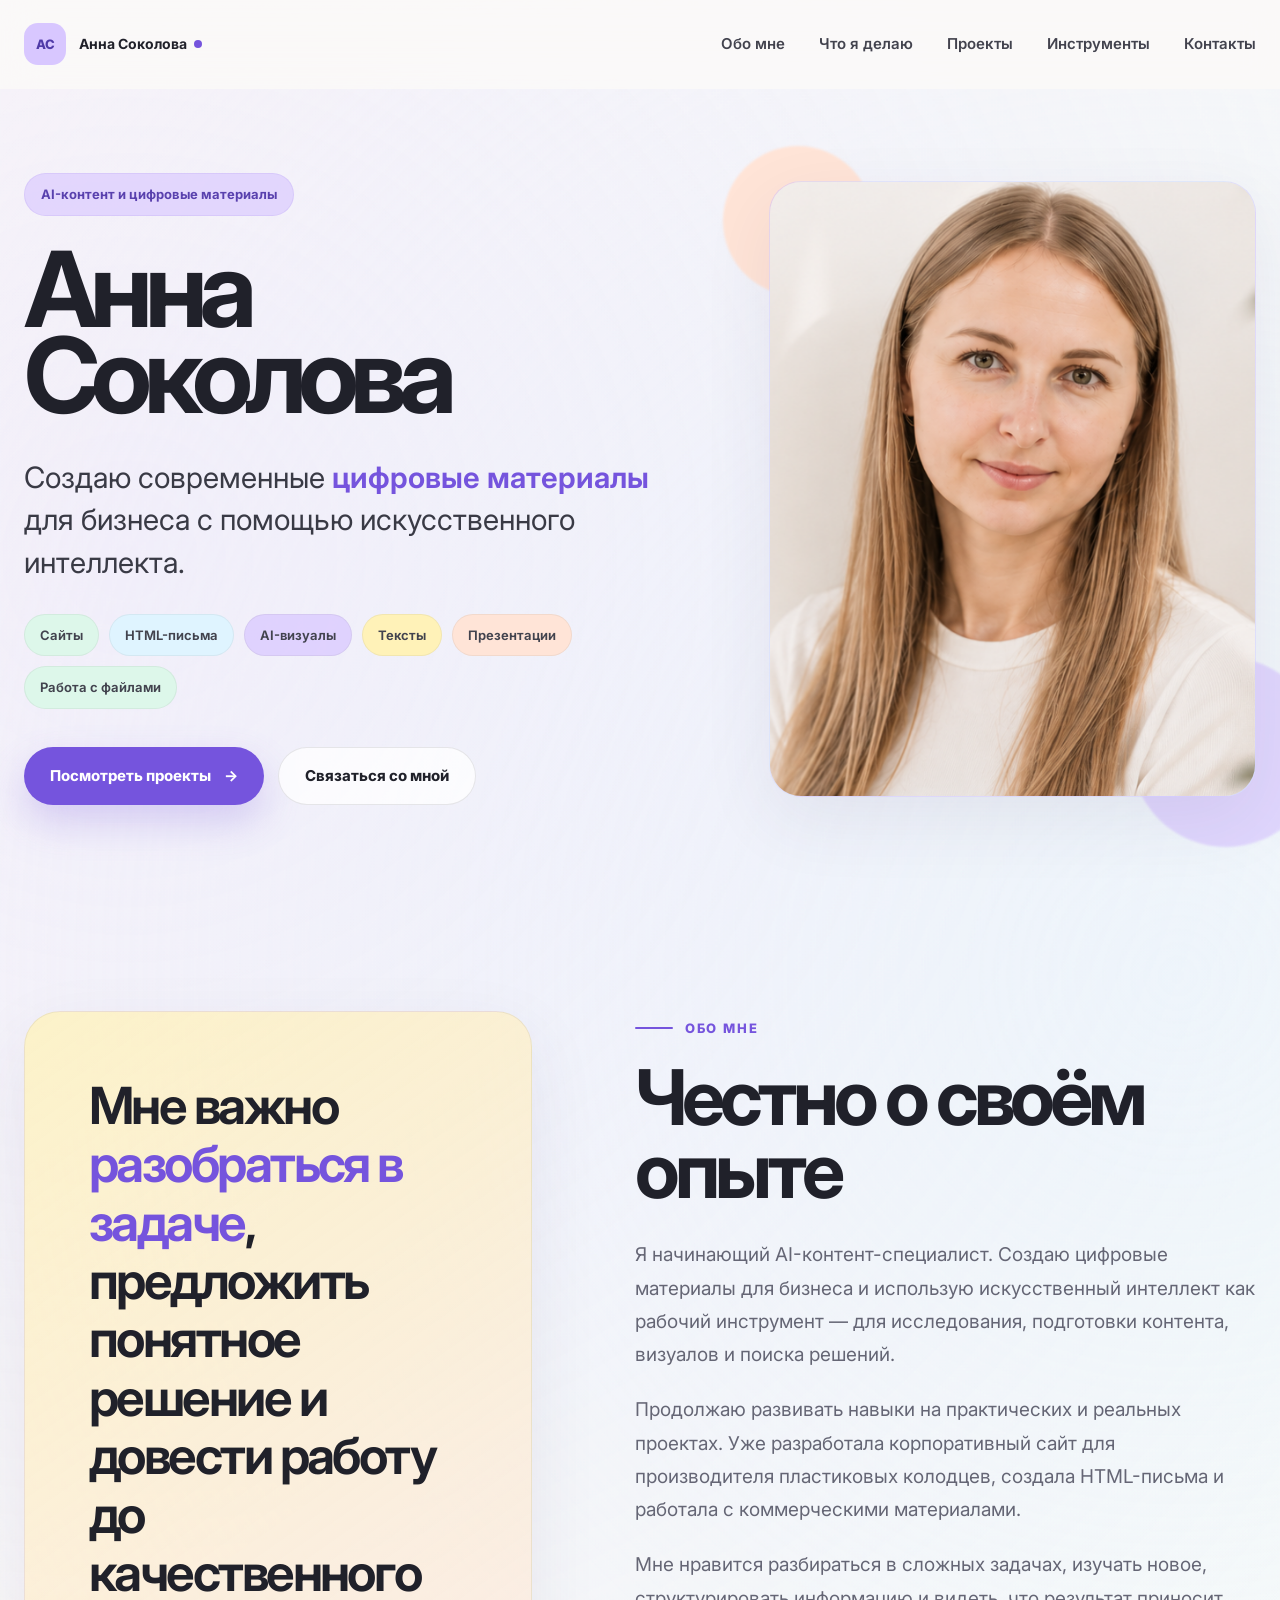
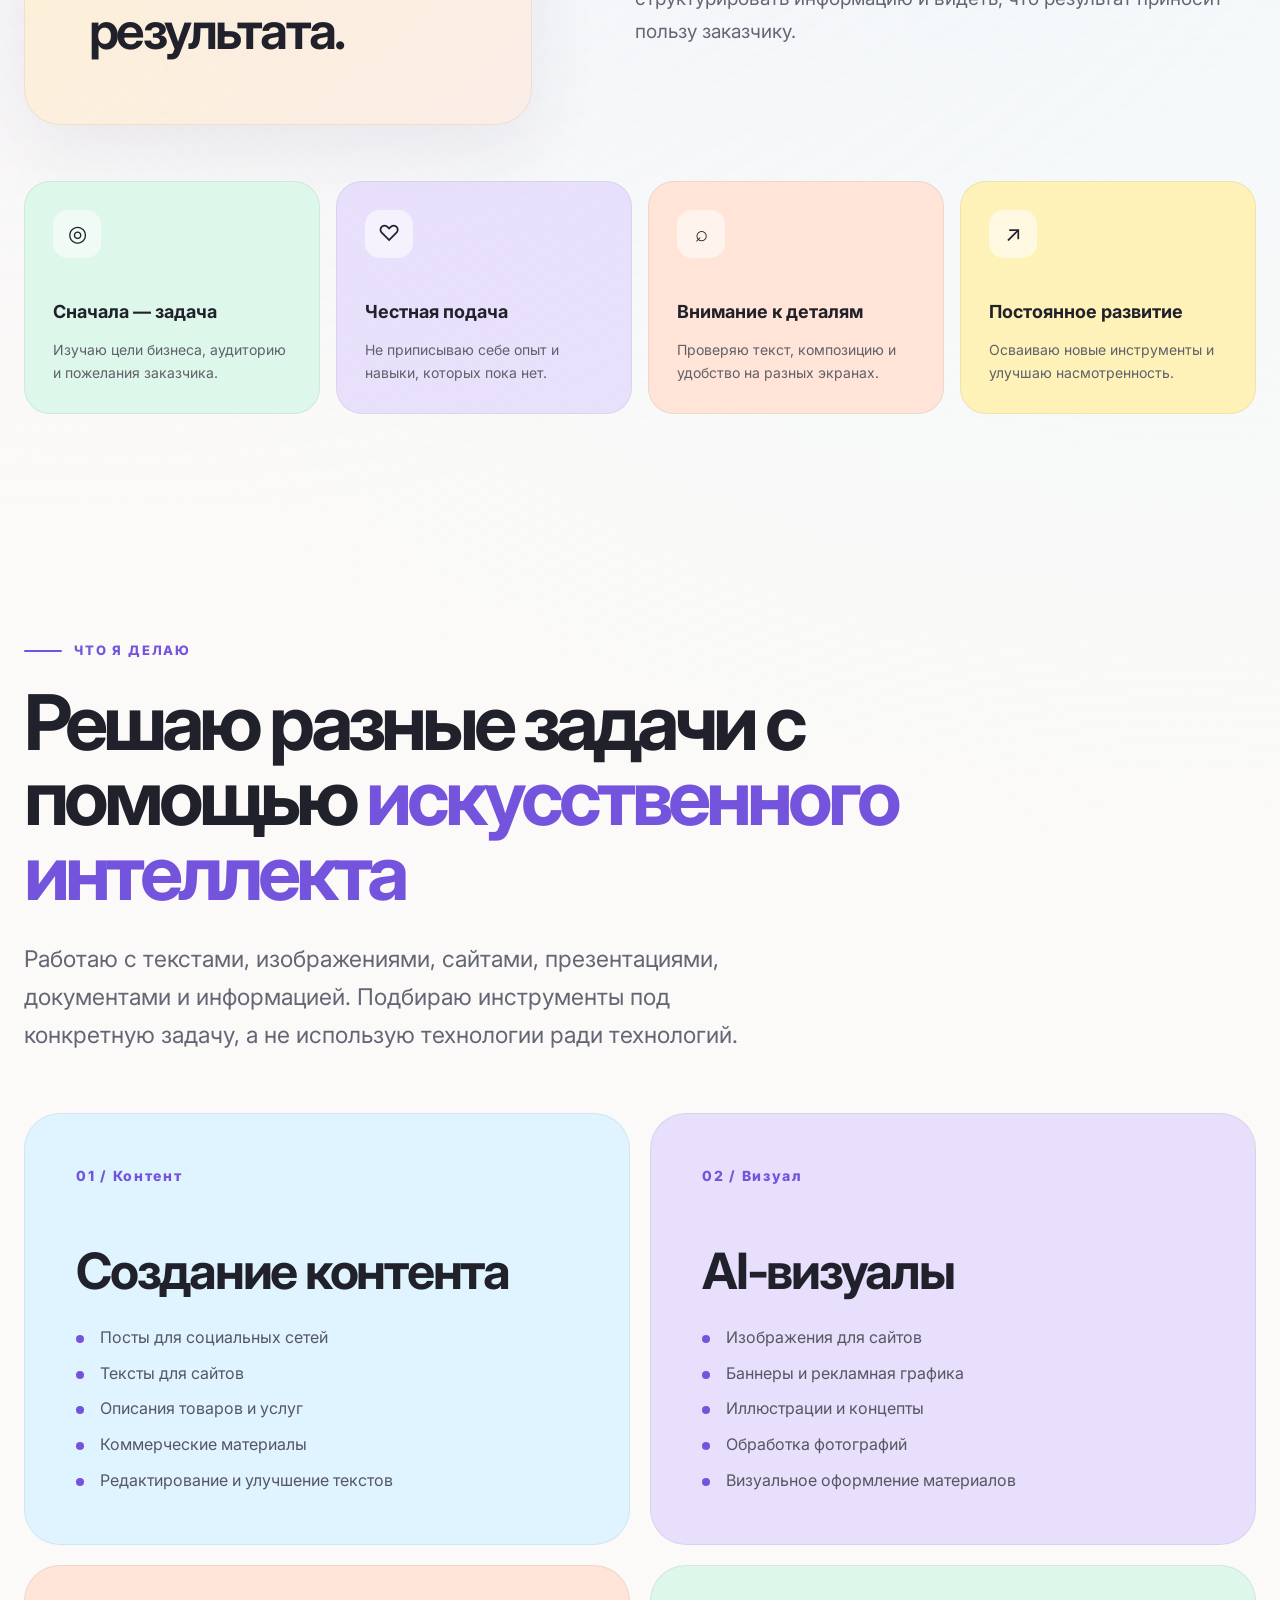
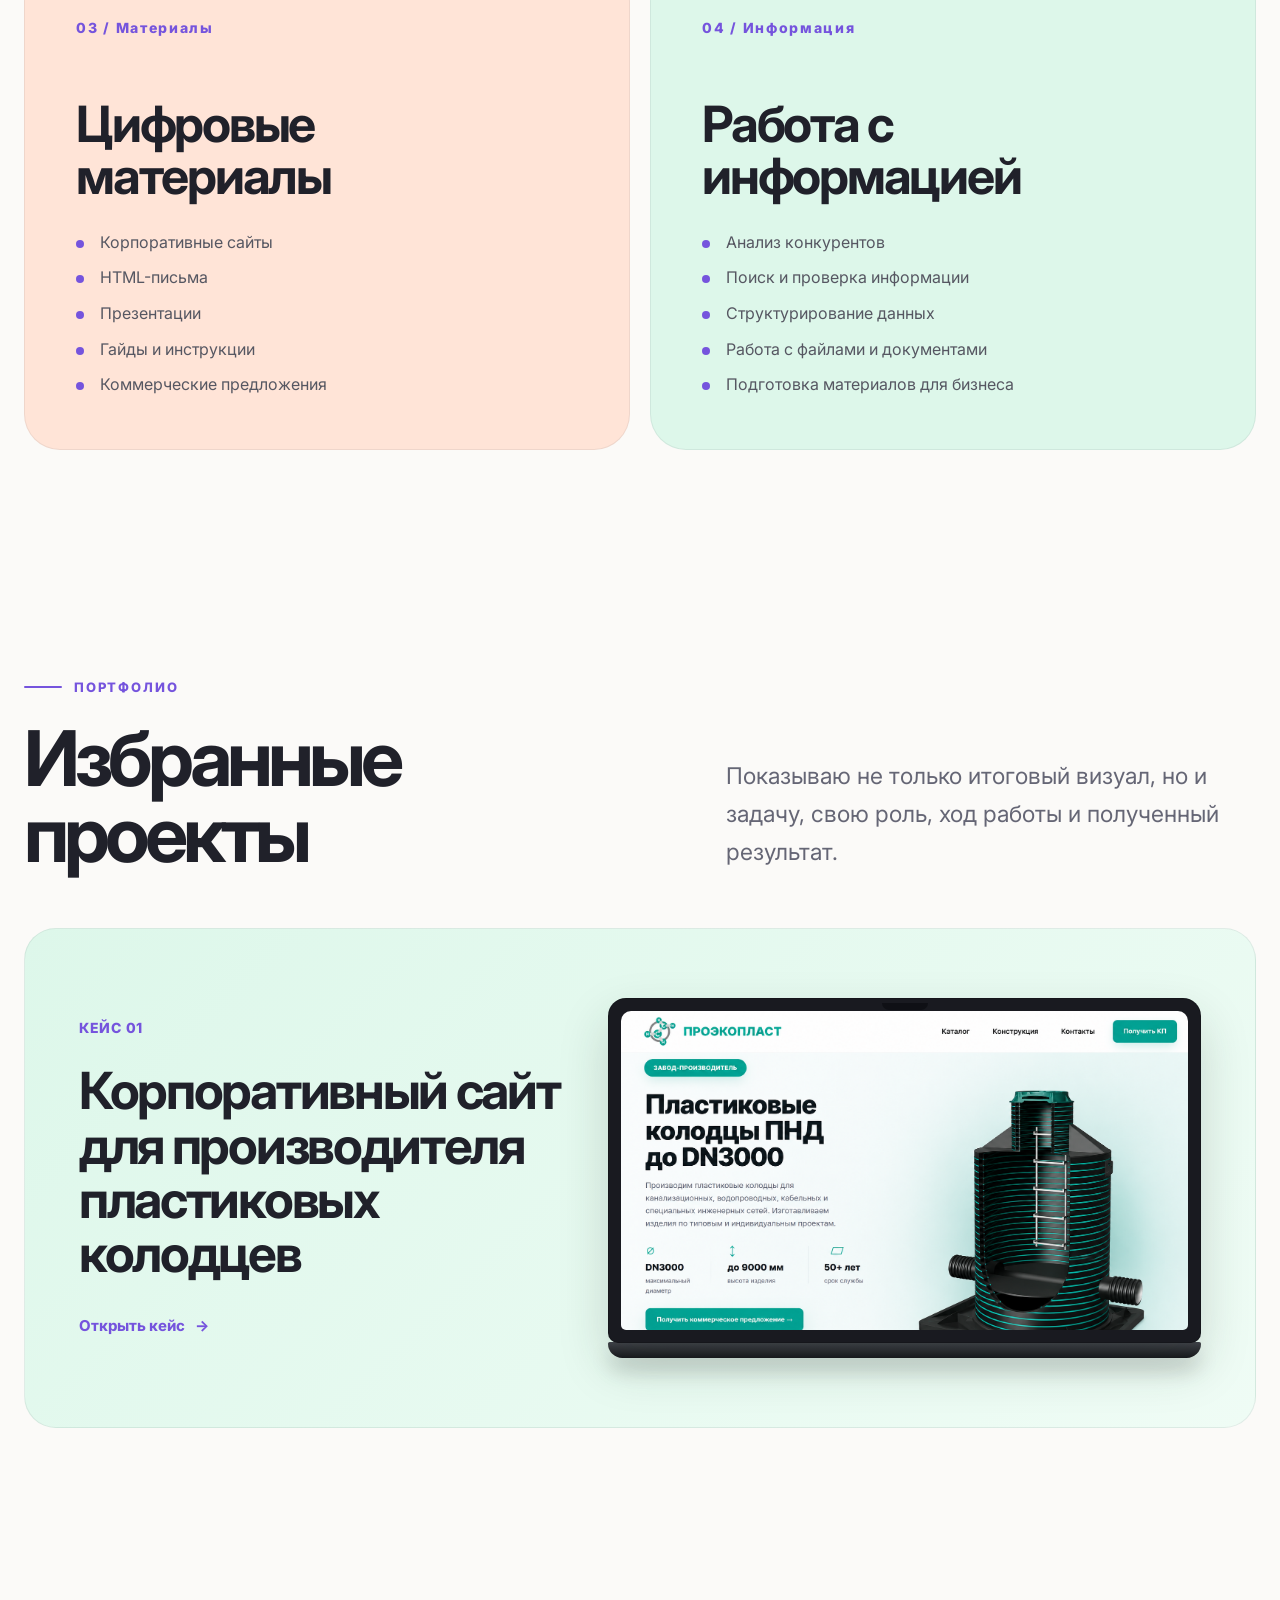
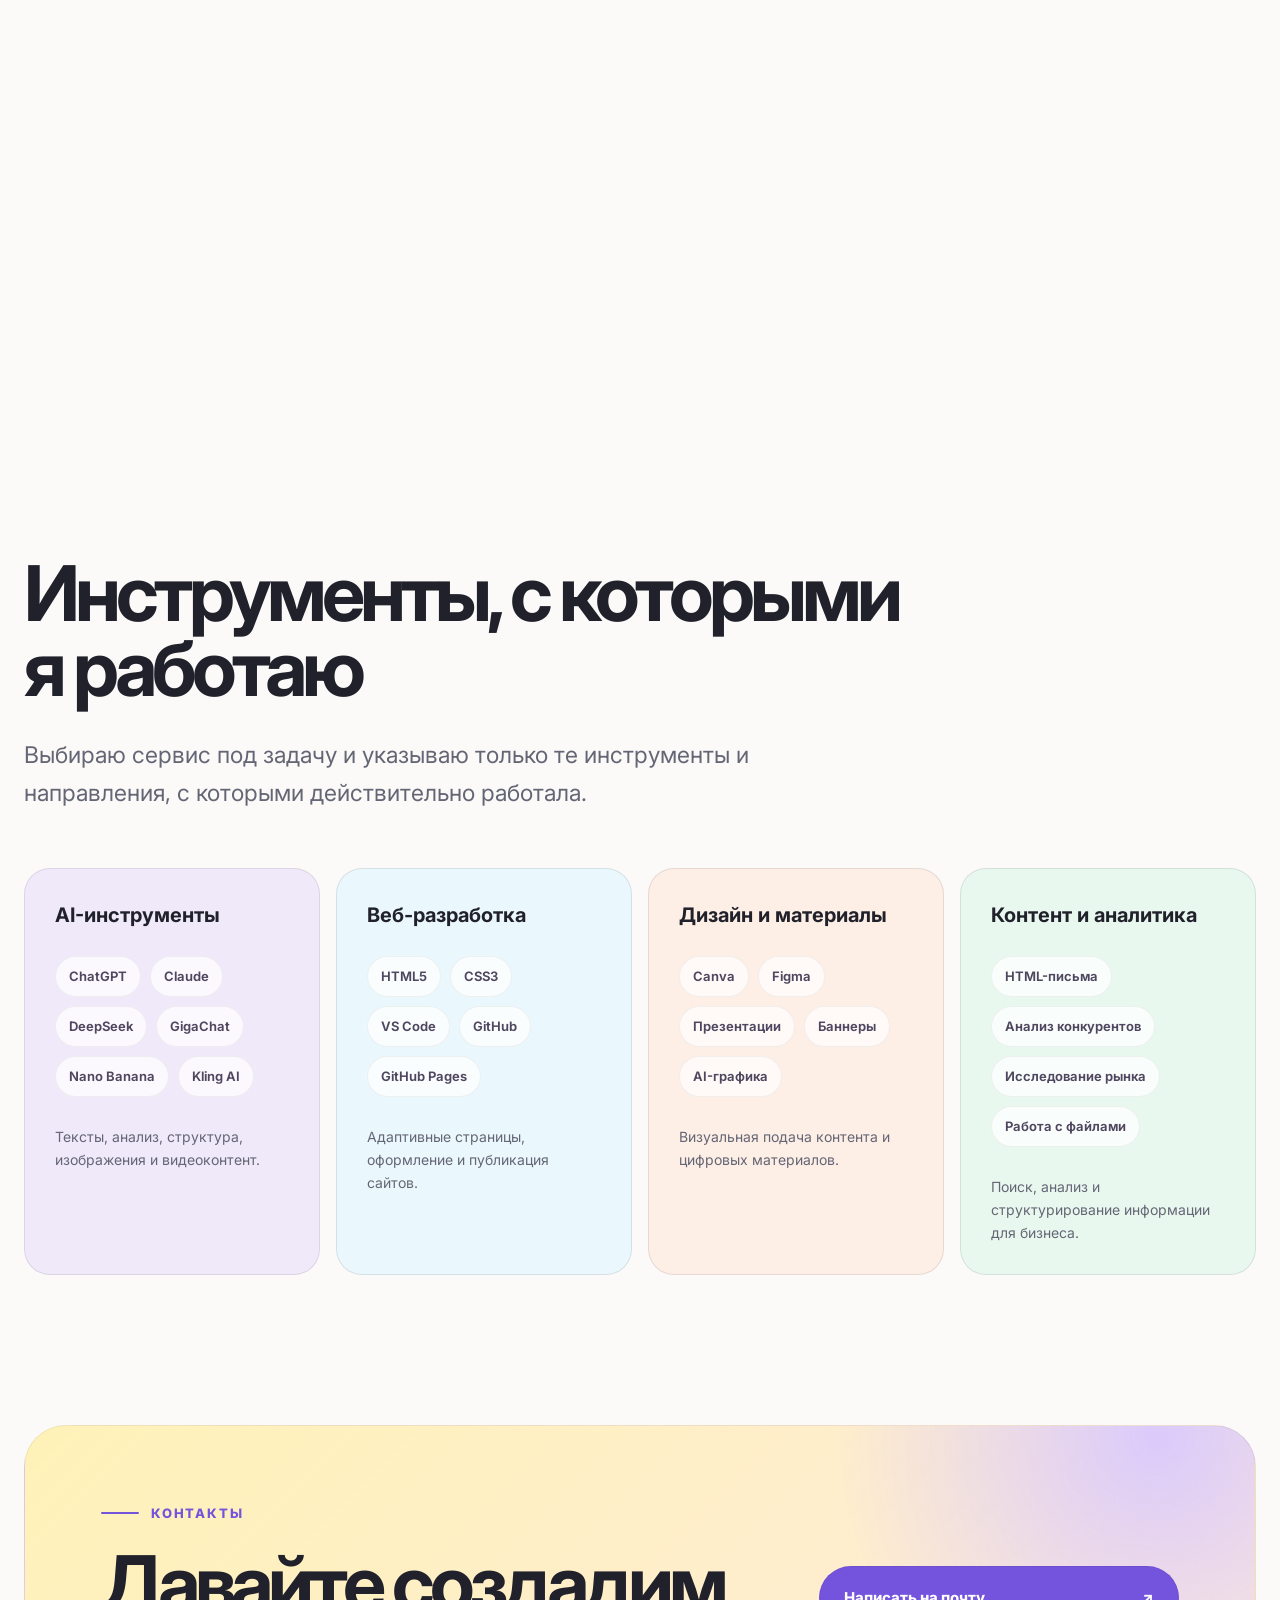
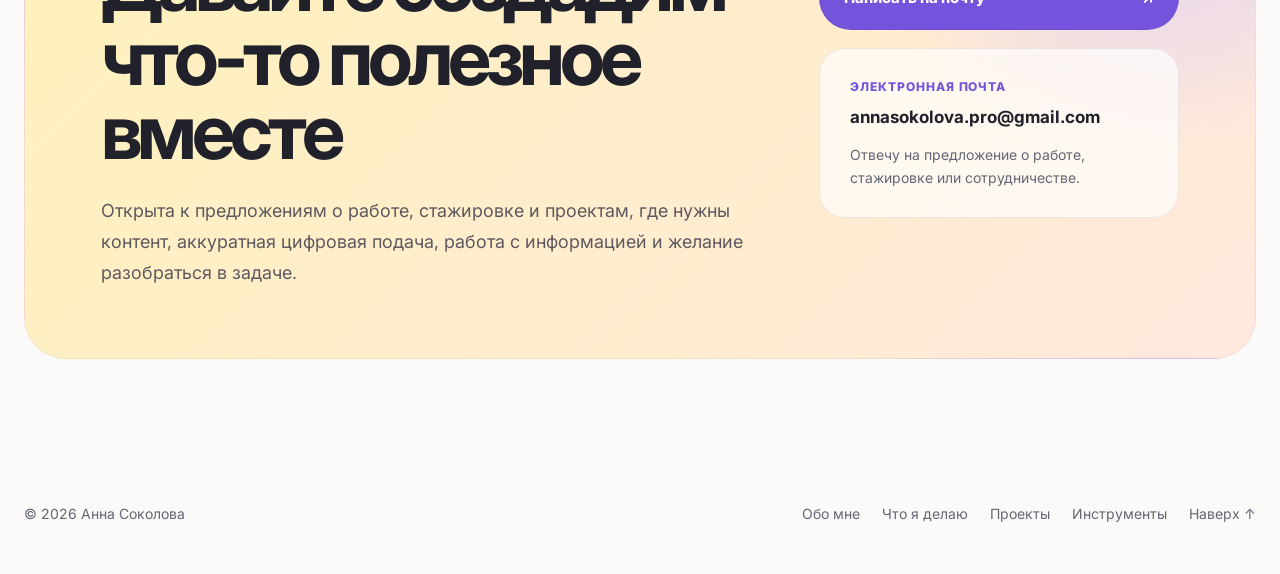
==== commit f3917003: "Update index.html" ====
--- a/index.html
+++ b/index.html
@@ -2817,6 +2817,7 @@
   <a
     class="contact-link contact-link--main"
     href="mailto:annasokolova.pro@gmail.com"
+    href="mailto:annasokolova.pro@yandex.ru"
   >
     <span>
       Написать на почту
@@ -2942,4 +2943,4 @@
 
 </body>
 
-</html>+</html>
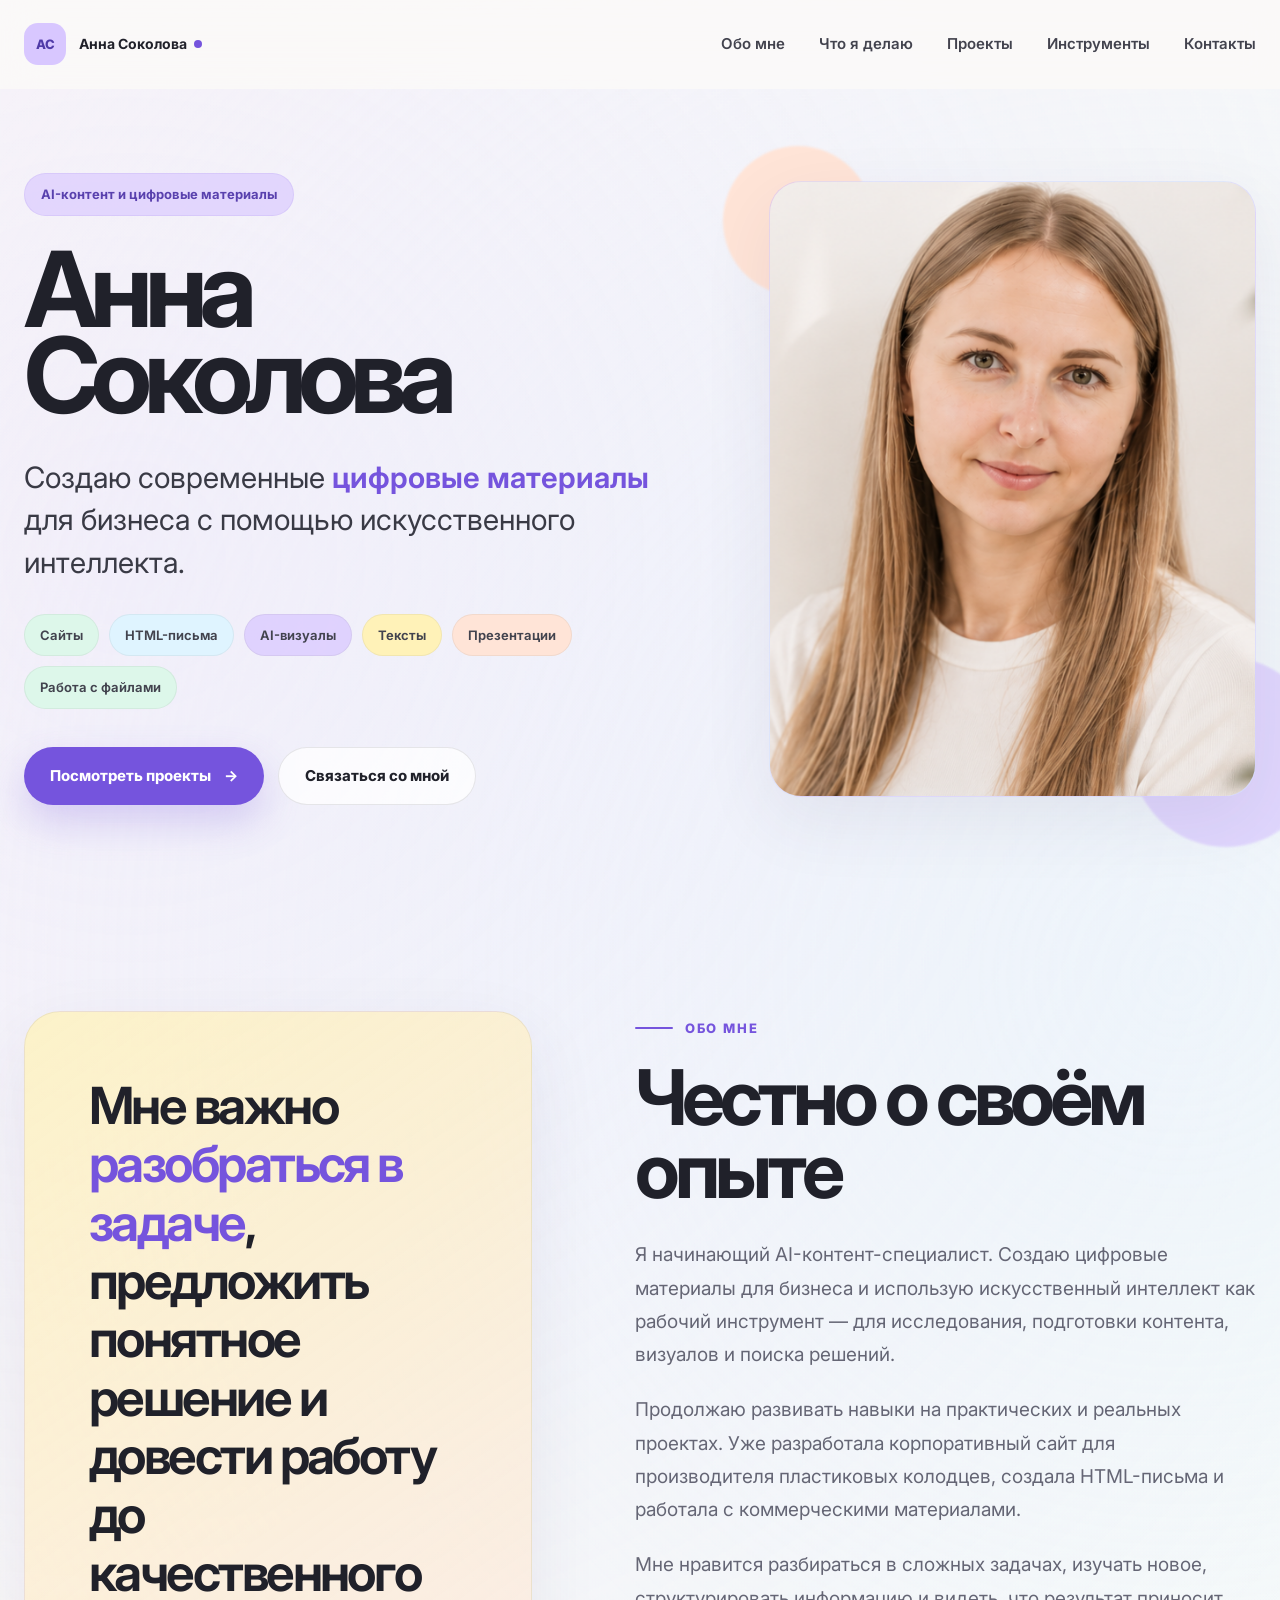
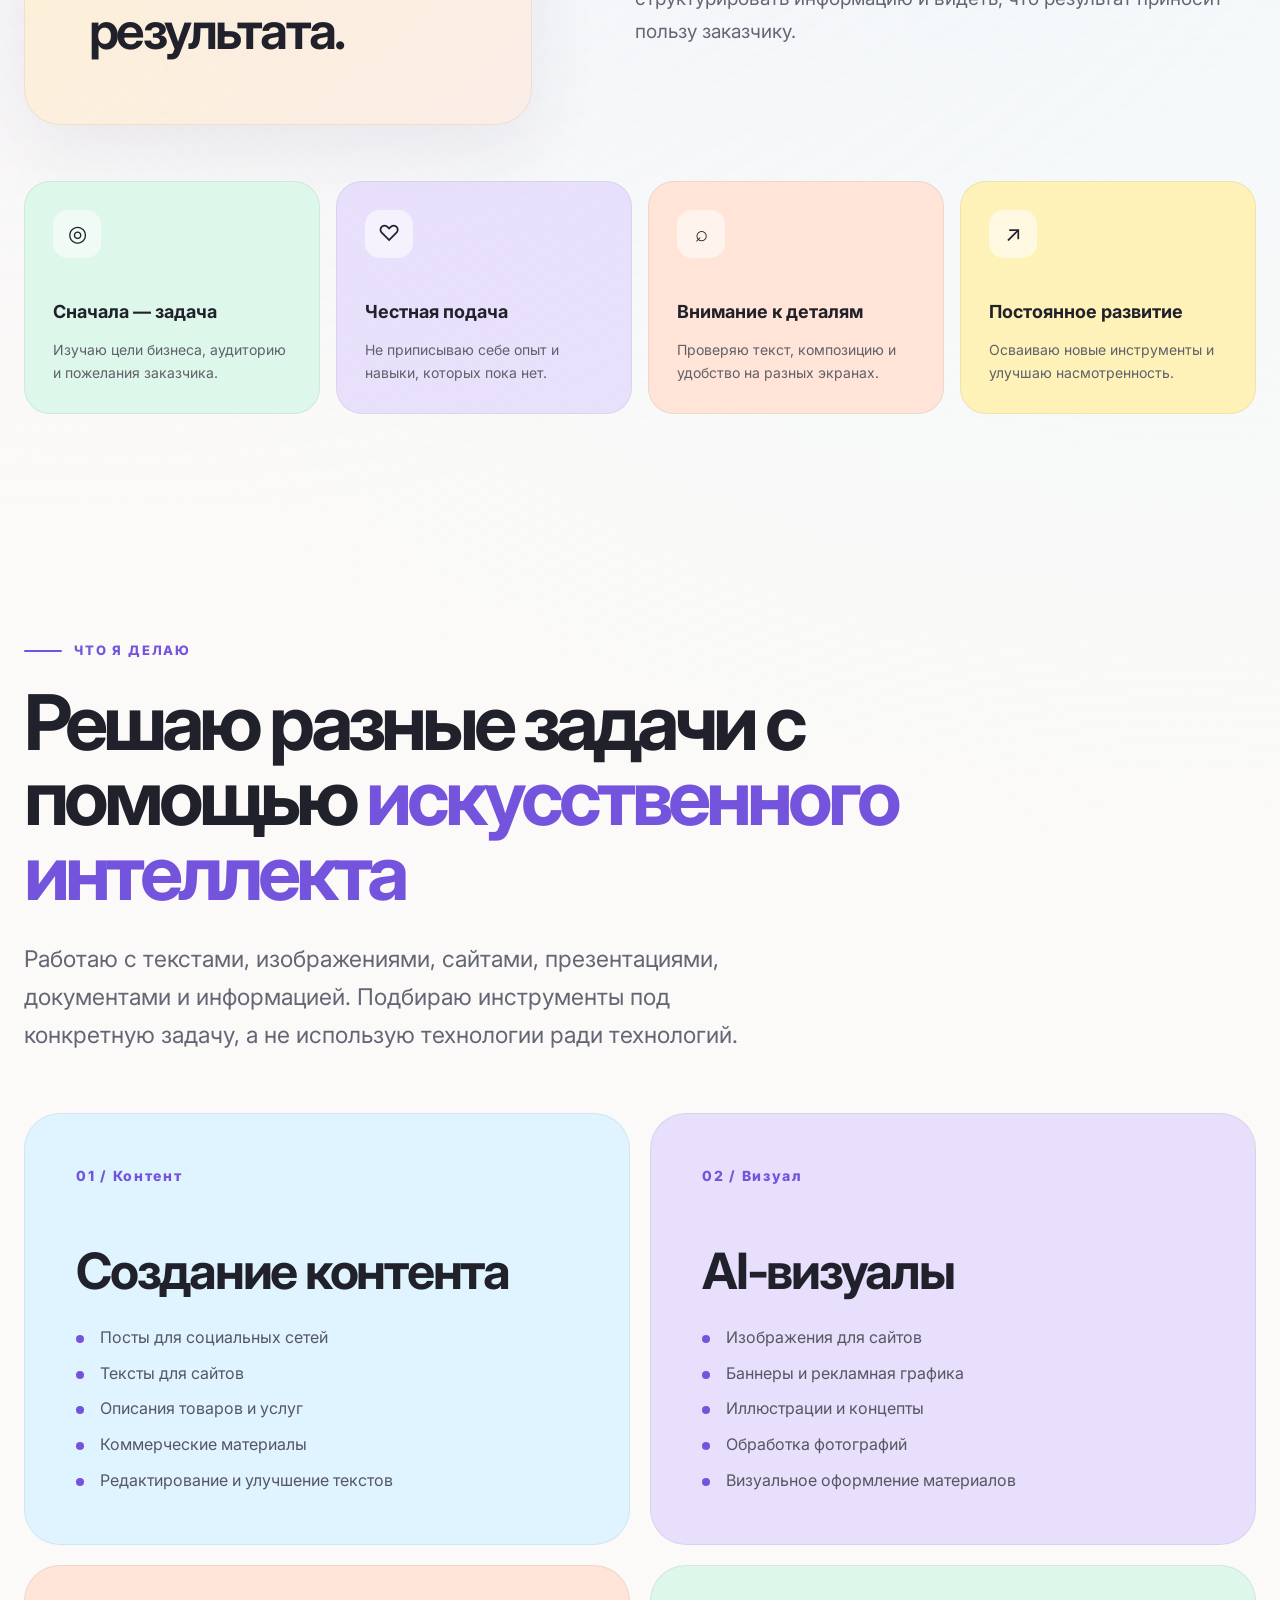
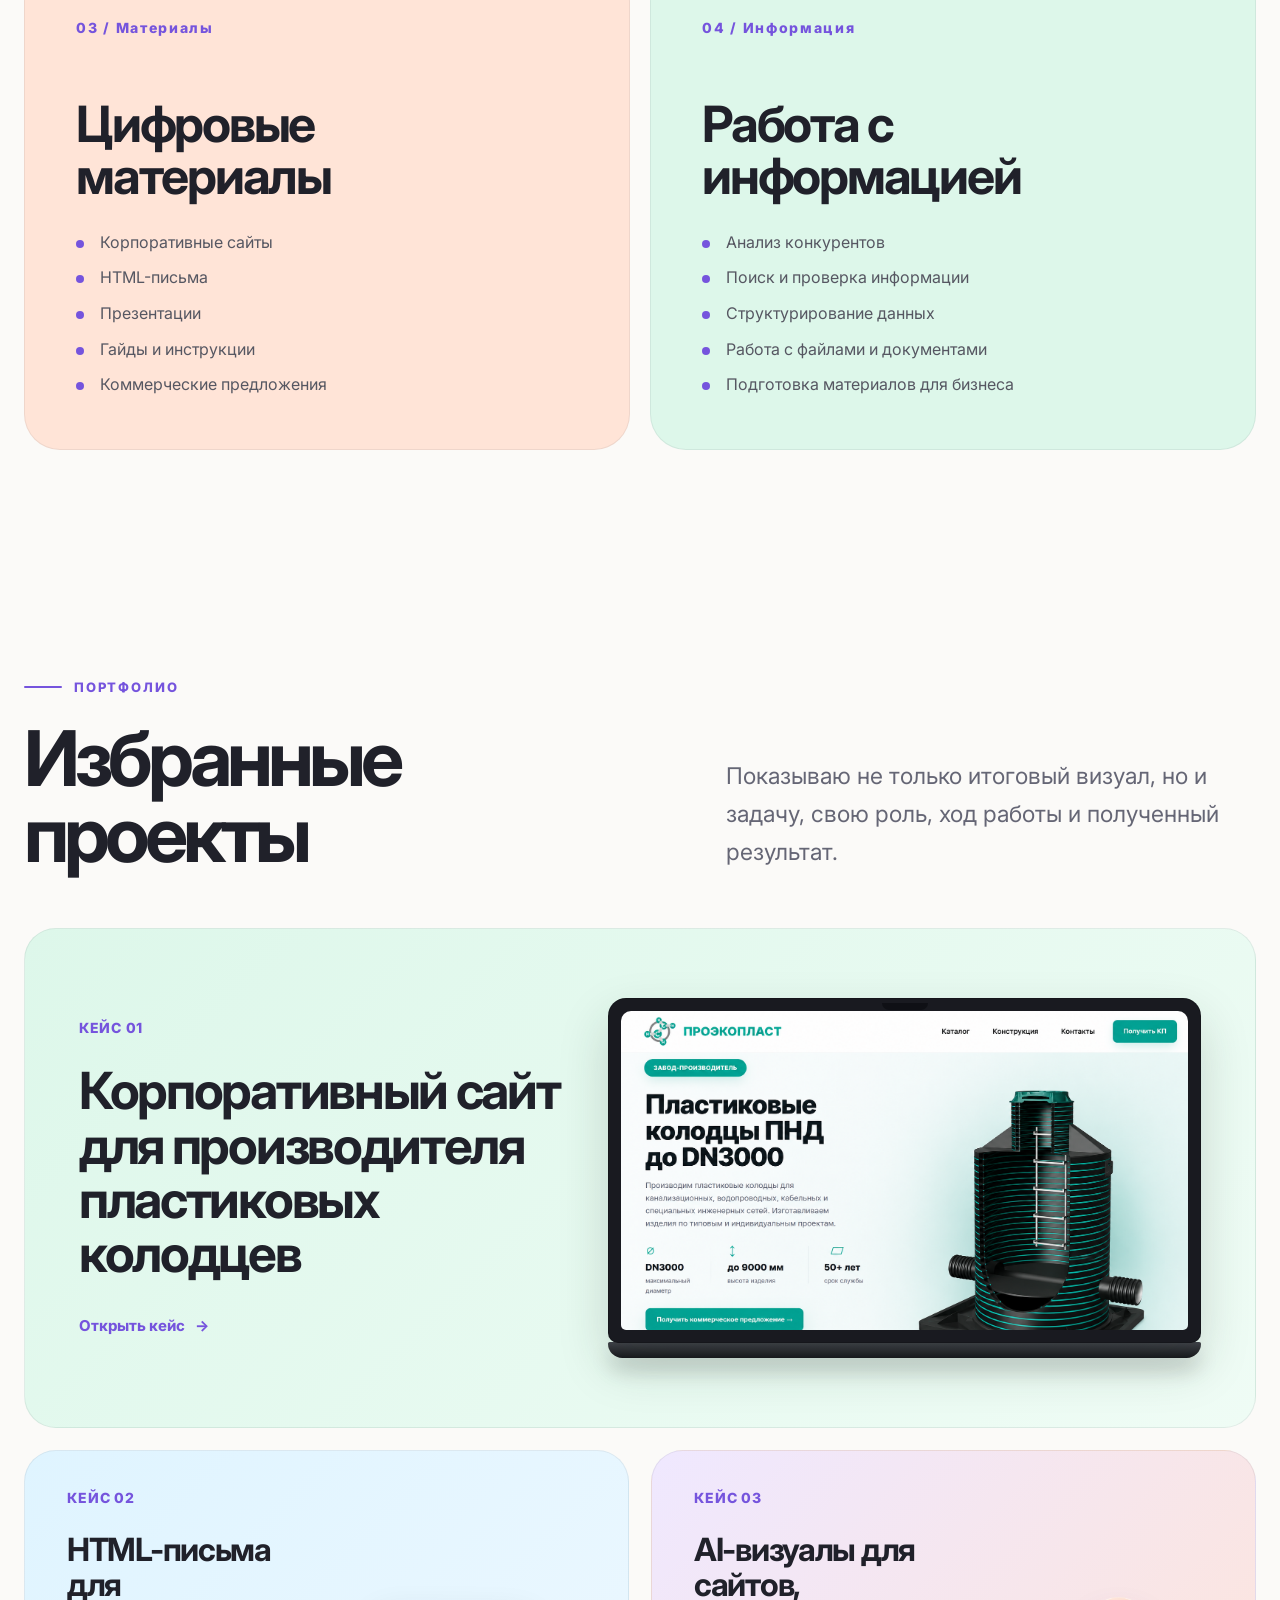
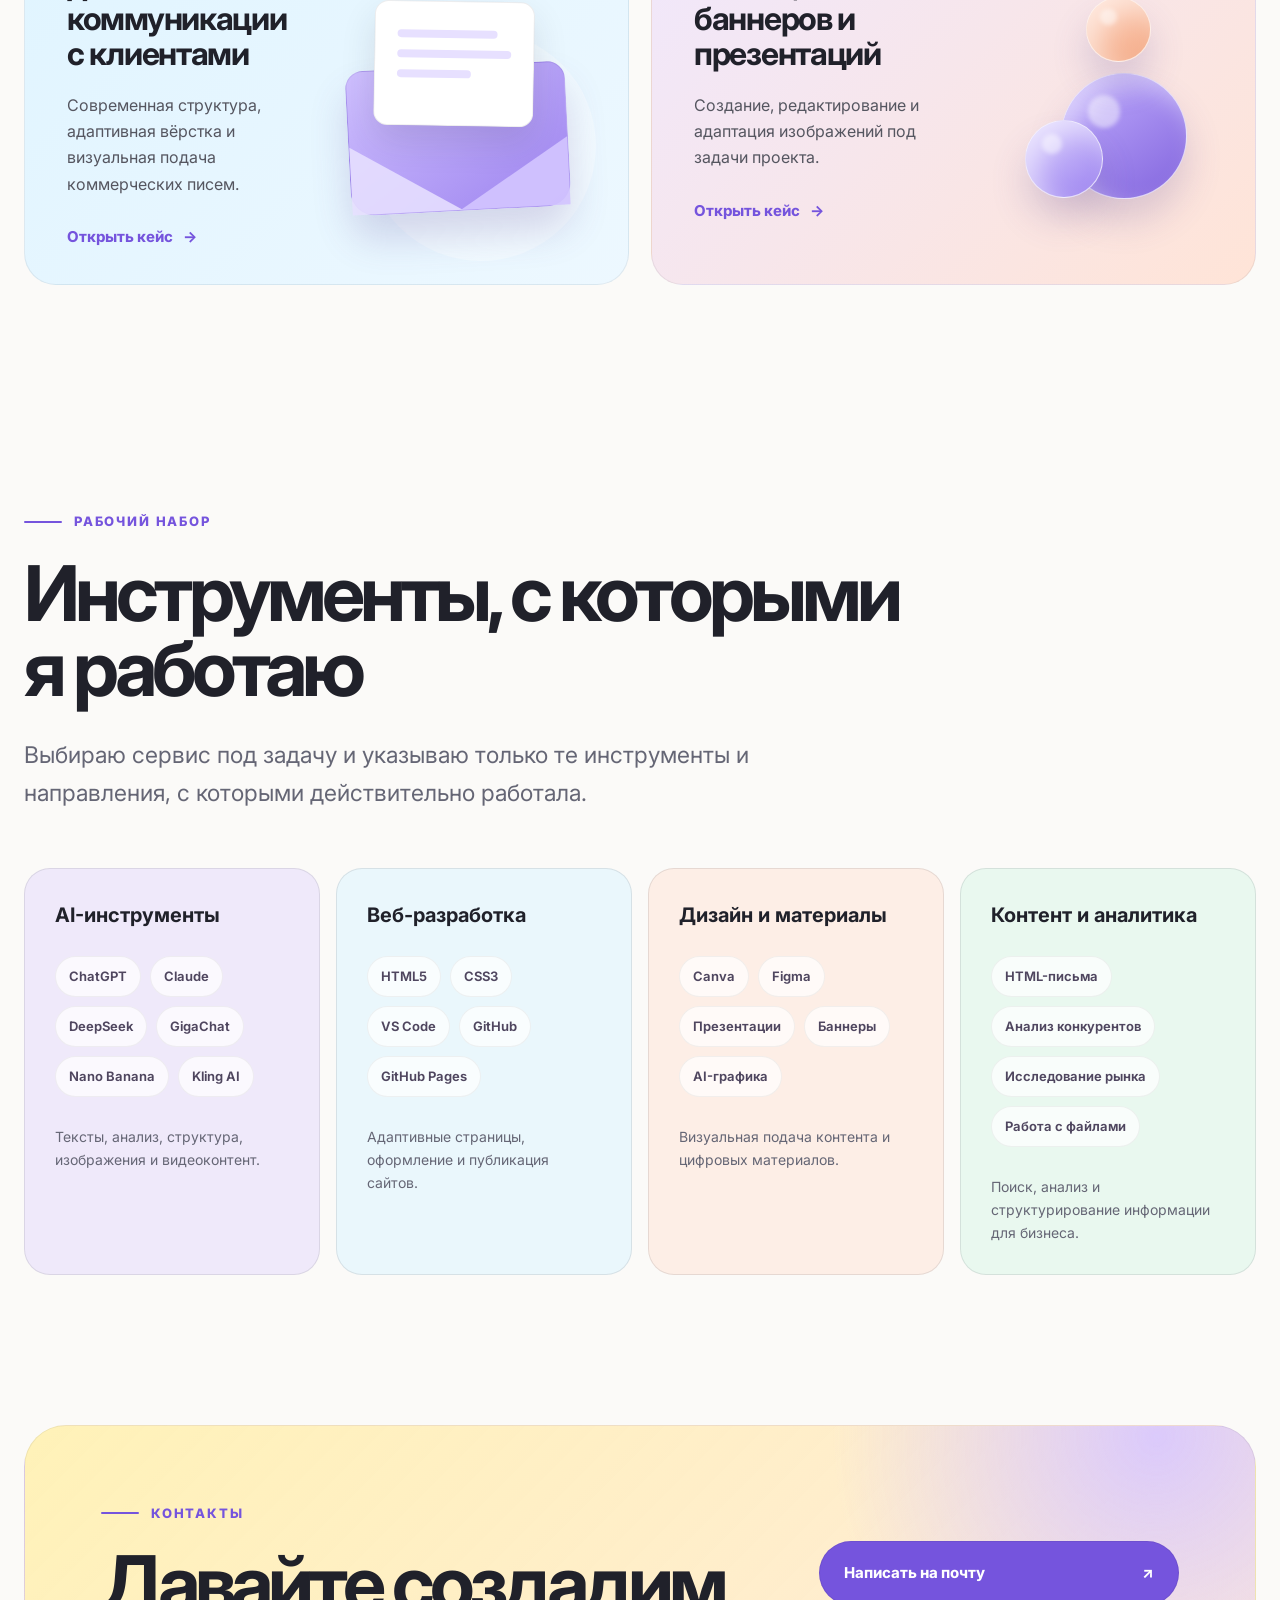
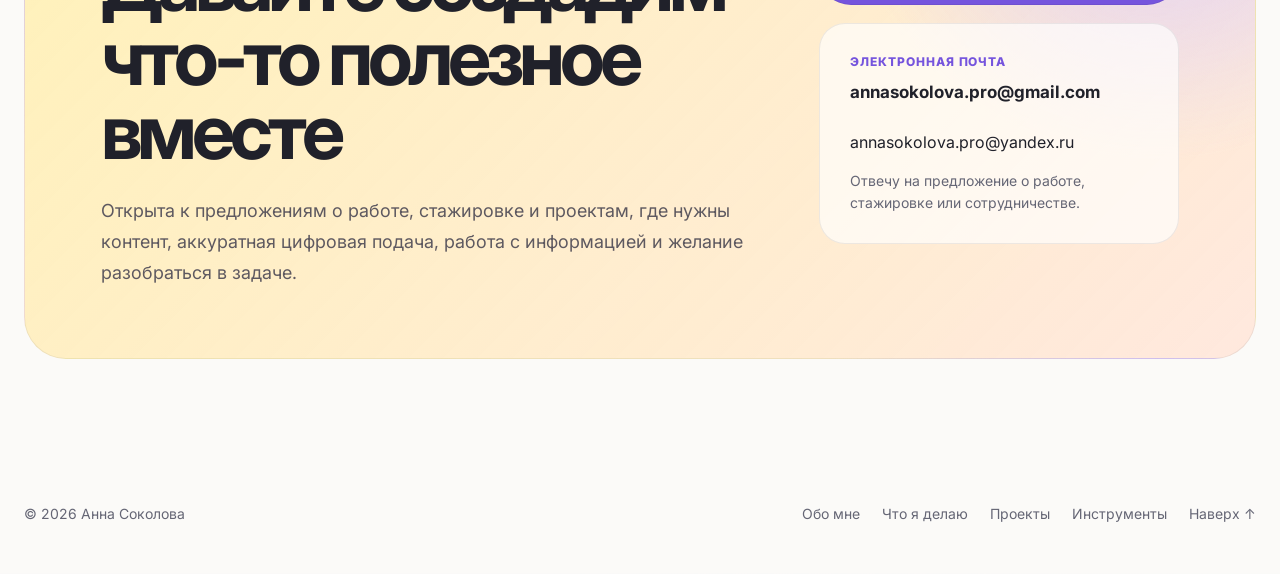
==== commit f1d16b92: "Обновленный файл" ====
--- a/index.html
+++ b/index.html
@@ -2817,7 +2817,6 @@
   <a
     class="contact-link contact-link--main"
     href="mailto:annasokolova.pro@gmail.com"
-    href="mailto:annasokolova.pro@yandex.ru"
   >
     <span>
       Написать на почту
@@ -2836,6 +2835,13 @@
 
     <strong>
       annasokolova.pro@gmail.com
+</strong>
+
+<br>
+
+<a href="mailto:annasokolova.pro@yandex.ru">
+    annasokolova.pro@yandex.ru
+</a>
     </strong>
 
     <p>
@@ -2943,4 +2949,4 @@
 
 </body>
 
-</html>
+</html>
